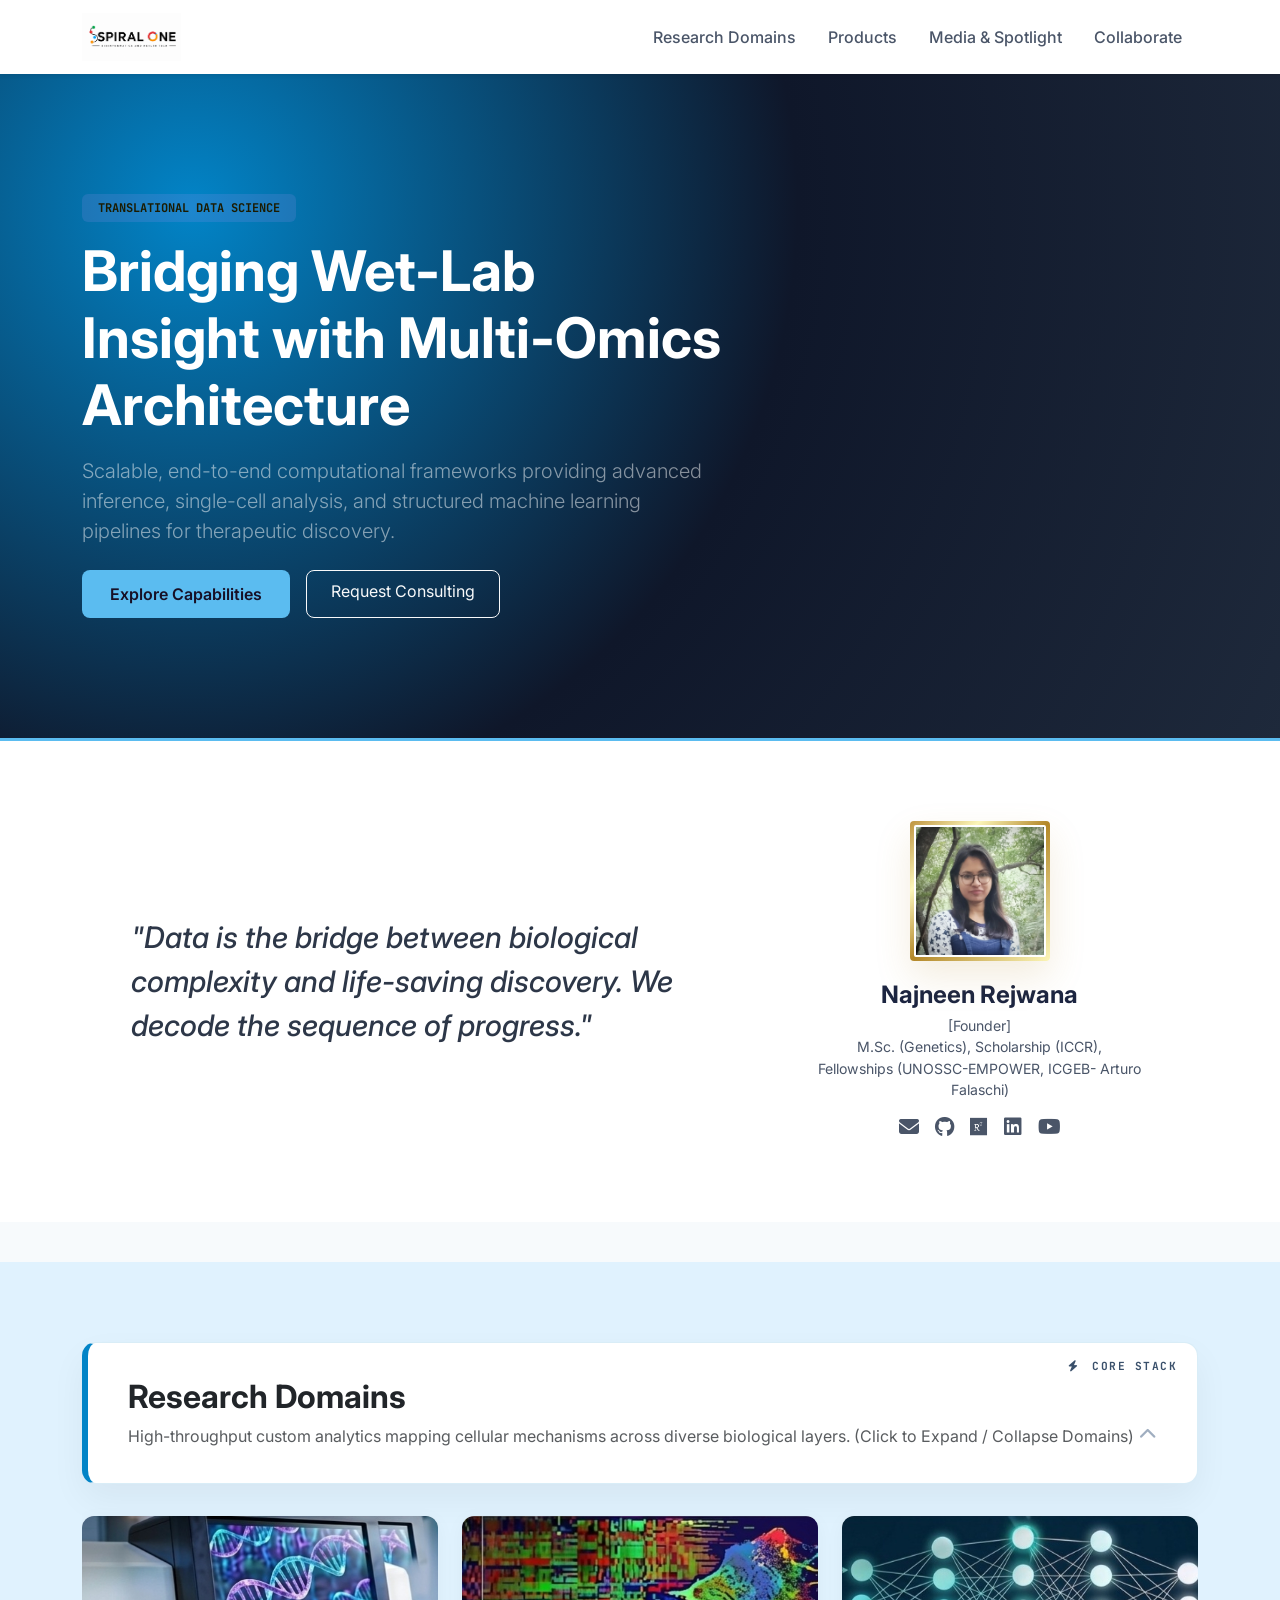
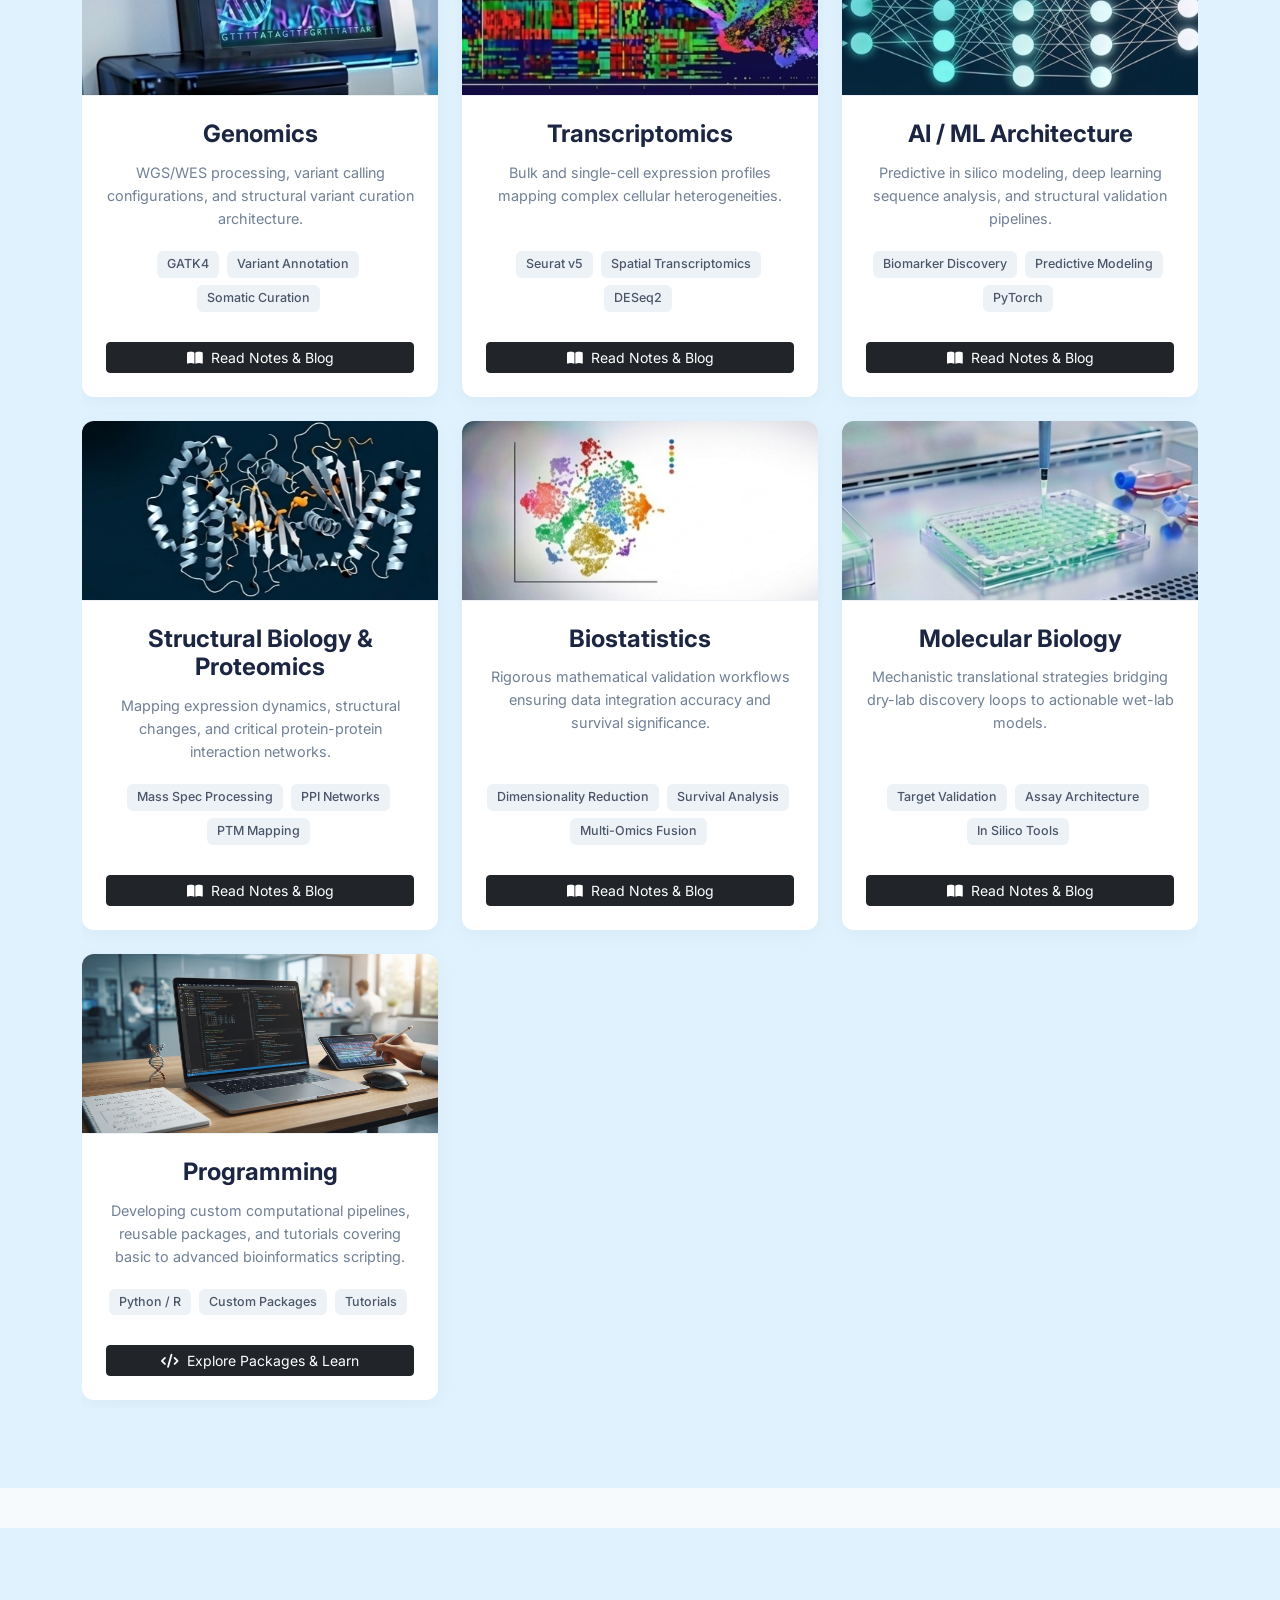
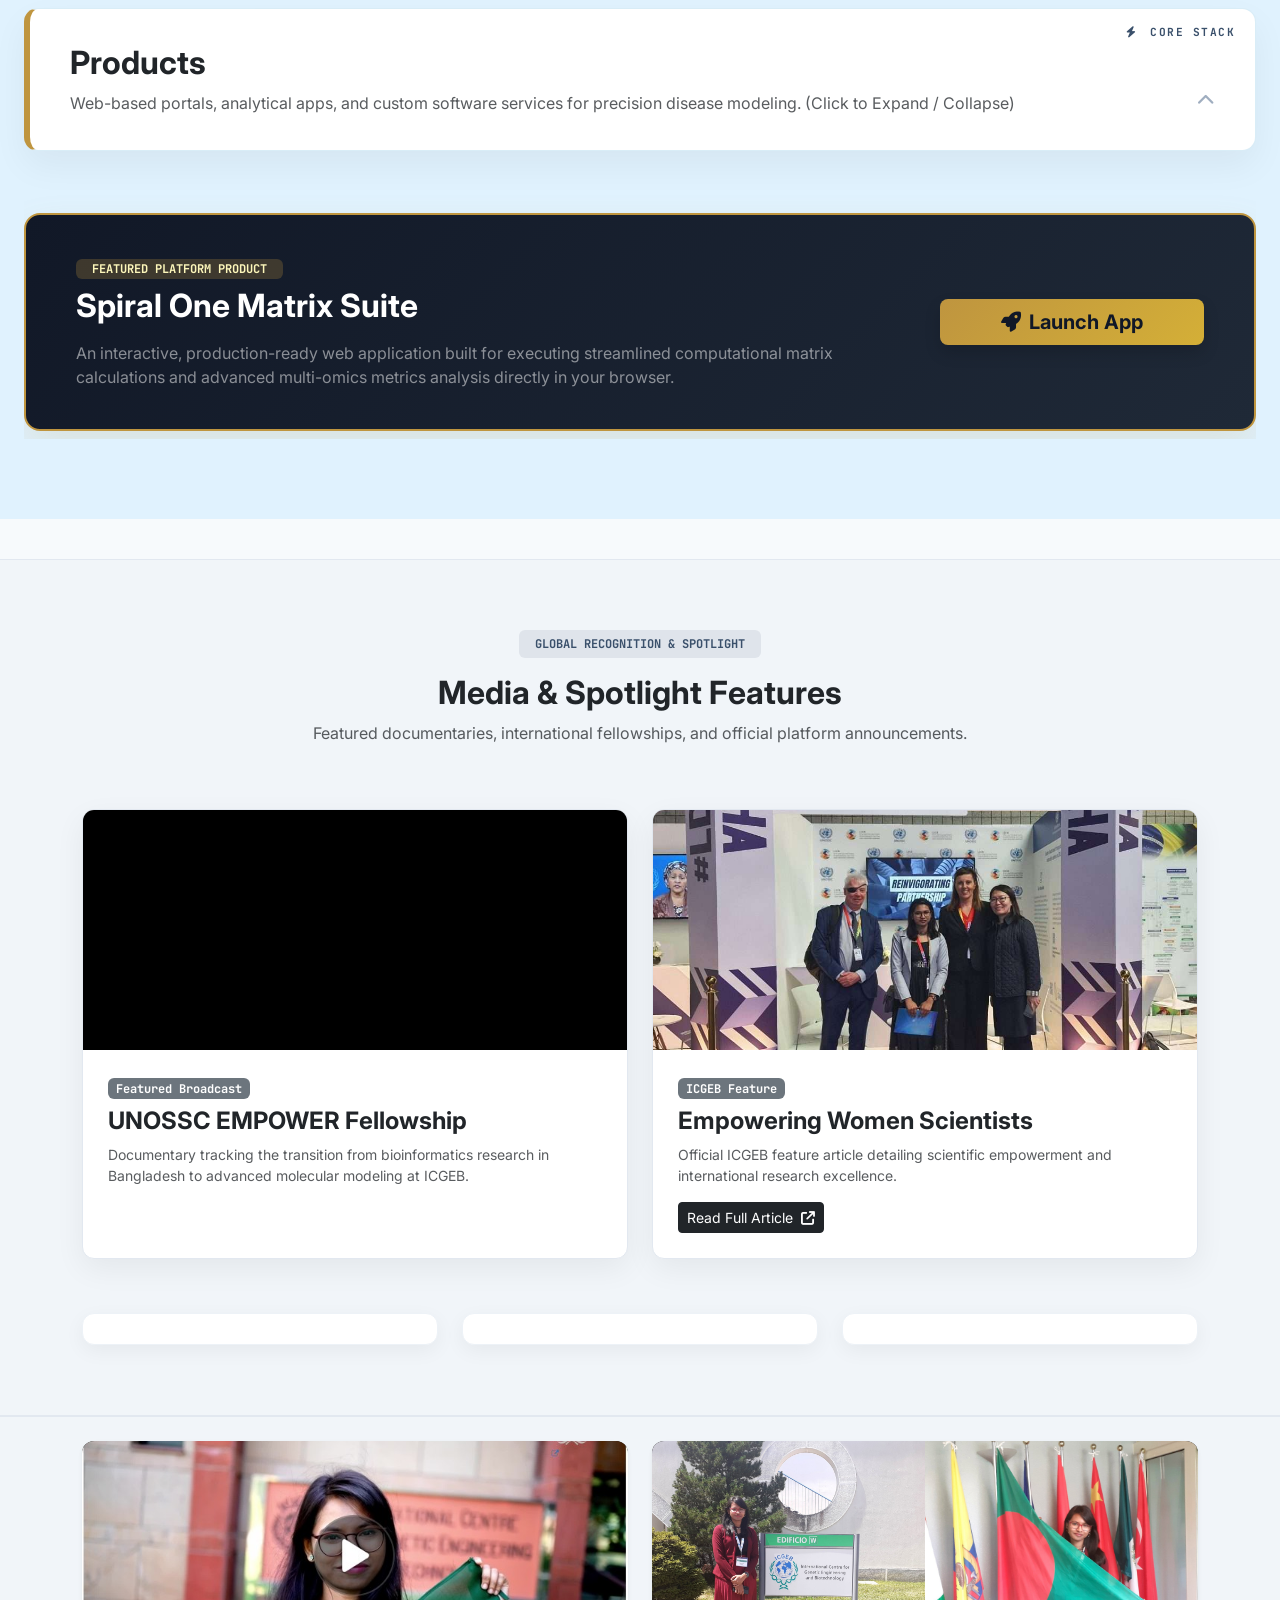
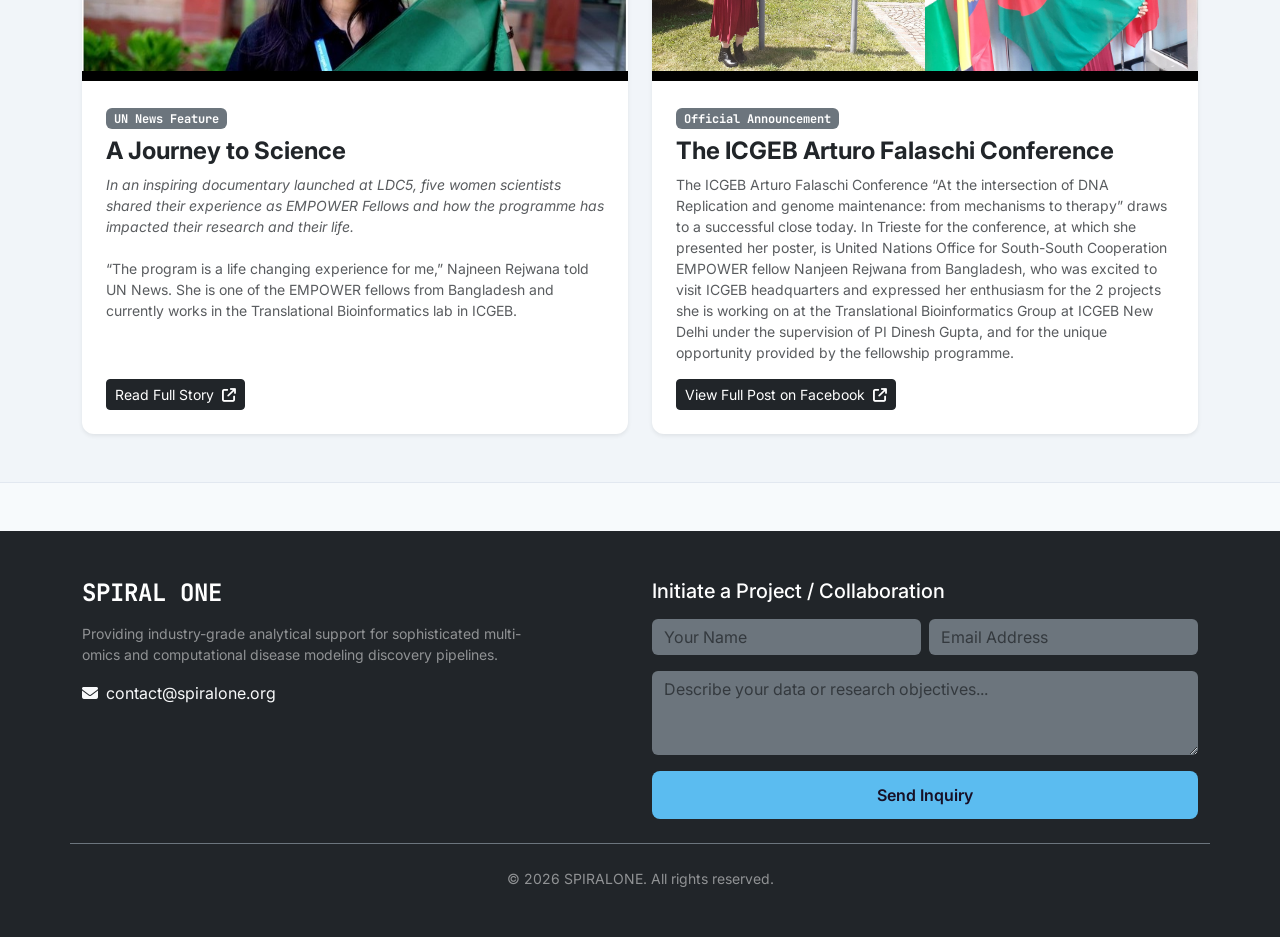
==== index.html @ 4fcc82b9 "Update footer with email link and icon change" ====
<!DOCTYPE html>
<html lang="en">
<head>
    <meta charset="UTF-8">
    <meta name="viewport" content="width=device-width, initial-scale=1.0">

    <meta name="description" content="Next-Generation Computational Biology & Multi-Omics workflows. End-to-end bioinformatics pipelines, single-cell analytics, and computational drug discovery.">
    <meta name="keywords" content="Bioinformatics, Multi-Omics, Single-cell Transcriptomics, Genomics, GATK4, Seurat, Predictive Modeling">
    
    <title>Spiral One | Next-Generation Computational Biology & Multi-Omics</title>
    
    <link rel="icon" type="image/png" href="images/spiral_logo_transparent.png">
    
    <link href="https://cdn.jsdelivr.net/npm/bootstrap@5.3.3/dist/css/bootstrap.min.css" rel="stylesheet">
    <link rel="stylesheet" href="https://cdnjs.cloudflare.com/ajax/libs/font-awesome/6.4.0/css/all.min.css">
    <link rel="preconnect" href="https://fonts.googleapis.com">
    <link rel="preconnect" href="https://fonts.gstatic.com" crossorigin>
    <link href="https://fonts.googleapis.com/css2?family=Inter:wght@300;400;500;600;700&family=JetBrains+Mono:wght@400;500&display=swap" rel="stylesheet">
    
    <style>
        body {
            font-family: 'Inter', sans-serif;
            color: #2d3748;
            background-color: #f7fafc;
            scroll-behavior: smooth;
        }
        .code-font {
            font-family: 'JetBrains Mono', monospace;
        }
        
        /* Premium Dark Lavender & Deep Indigo Hero Theme */
        .hero-section {
            background: radial-gradient(circle at 15% 20%, #0284c7 0%, #0f172a 50%, #1e293b 100%);
            color: white;
            padding: 120px 0;
            position: relative;
            overflow: hidden;
            border-bottom: 3px solid #5bbcf0;
        }
        .hero-section::before {
            content: '';
            position: absolute;
            top: 0;
            left: 0;
            right: 0;
            bottom: 0;
            background: radial-gradient(circle at85% 85%, rgba(56, 189, 248, 0.15) 0%, transparent 55%);
            pointer-events: none;
        }

        /* Quote & Profile Section Spacing */
        .quote-wrapper {
            padding: 80px 0;
            background-color: #ffffff;
        }
        .quote-text {
            font-size: 1.85rem;
            color: #2d3748;
            font-weight: 500;
            line-height: 1.5;
            font-style: italic;
        }
        /* Refined Profile Container */
        .profile-container {
            text-align: center;
        }
        /* High-End Metallic Golden Border Frame */
        .profile-img-square {
            position: relative;
            width: 140px;
            height: 140px;
            border-radius: 4px;
            padding: 4px;
            background: linear-gradient(135deg, #bf953f 0%, #fcf6ba 25%, #b38728 50%, #fbf5b7 100%);
            box-shadow: 0 16px 36px rgba(179, 135, 40, 0.15);
            margin: 0 auto 20px auto;
            transition: transform 0.3s ease;
        }
        .profile-img-square:hover {
            transform: scale(1.03);
        }
        .profile-img-square img {
            width: 100%;
            height: 100%;
            object-fit: cover;
            border-radius: 2px;
            border: 2px solid white;
        }
        .profile-name {
            font-weight: 700;
            color: #1c2541;
            margin-bottom: 6px;
        }
        .profile-credentials {
            font-size: 0.88rem;
            color: #4a5568;
            line-height: 1.5;
            max-width: 340px;
            margin: 0 auto 12px auto;
        }
        /* Professional Social Media Icon Bar */
        .founder-socials {
            display: flex;
            justify-content: center;
            gap: 16px;
            margin-top: 12px;
        }
        .founder-socials a {
            font-size: 1.25rem;
            color: #4a5568;
            transition: color 0.2s ease, transform 0.2s ease;
        }
        .founder-socials a:hover {
            color: #1c2541;
            transform: translateY(-2px);
        }
        .founder-socials a.gmail-icon:hover { color: #db4437; }
        .founder-socials a.github-icon:hover { color: #24292e; }
        .founder-socials a.researchgate-icon:hover { color: #00ccbb; }
        .founder-socials a.linkedin-icon:hover { color: #0077b5; }

        /* PRODUCT SPOTLIGHT BANNER STYLES */
        .product-spotlight-banner {
            background: linear-gradient(135deg, #1e1b32 0%, #2b2342 100%);
            border-radius: 16px;
            color: white;
            padding: 40px 50px;
            box-shadow: 0 15px 35px rgba(30, 27, 50, 0.15);
            margin-top: 30px;
            border: 1px solid rgba(183, 148, 244, 0.3);
        }

        /* MEDIA SECTION STYLES */
        .media-spotlight-section {
            background-color: #f1f5f9;
            padding: 70px 0;
            border-top: 1px solid #e2e8f0;
            border-bottom: 1px solid #e2e8f0;
        }
        .standard-media-card {
            background: #ffffff;
            border-radius: 12px;
            overflow: hidden;
            box-shadow: 0 10px 30px rgba(0,0,0,0.06);
            height: 100%;
            display: flex;
            flex-direction: column;
            border: 1px solid #e2e8f0;
            transition: transform 0.3s ease, box-shadow 0.3s ease;
        }
        .standard-media-card:hover {
            transform: translateY(-4px);
            box-shadow: 0 15px 35px rgba(0,0,0,0.09);
        }
        .card-media-header {
            position: relative;
            width: 100%;
            height: 240px;
            background: #000;
        }
        .card-media-header iframe,
        .card-media-header img {
            width: 100%;
            height: 100%;
            object-fit: cover;
            border: 0;
        }
        .card-media-body {
            padding: 25px;
            display: flex;
            flex-direction: column;
            justify-content: space-between;
            flex-grow: 1;
        }

        /* Fixed Twitter Row */
        .twitter-fixed-row {
            margin-top: 30px;
        }
        .twitter-card-wrapper {
            background: #ffffff;
            border-radius: 12px;
            box-shadow: 0 6px 20px rgba(0,0,0,0.05);
            padding: 15px;
            border: 1px solid #edf2f7;
            height: 100%;
            display: flex;
            justify-content: center;
            align-items: center;
        }
        .twitter-card-wrapper .twitter-tweet {
            margin: 0 !important; 
            width: 100% !important;
        }

        /* Full-Width Background Section for Research Domains spanning edge to edge */
        .domains-section-full {
            background-color:#e0f2fe; /* Rich soft blue tint that highlights the section from the rest of the page */
            width: 100vw;
            position: relative;
            left: 50%;
            right: 50%;
            margin-left: -50vw;
            margin-right: -50vw;
            padding: 80px 0;
            margin-top: 40px;
            margin-bottom: 40px;
        }

      /* Dropdown Trigger Header Style */
.capabilities-popup-bar {
    position: relative;
    background: #ffffff;
    border: 1px solid rgba(2, 132, 199, 0.15);
    border-left: 6px solid #0284c7; /* Vibrant Sky Blue accent matching hero */
    border-radius: 14px;
    padding: 35px 40px;
    box-shadow: 0 15px 35px rgba(0, 0, 0, 0.05);
    cursor: pointer;
    user-select: none;
        }
        .capabilities-popup-bar::after {
            content: '\f077'; 
            font-family: 'Font Awesome 6 Free';
            font-weight: 900;
            position: absolute;
            bottom: 35px;
            right: 40px;
            font-size: 1.1rem;
            color: #a0aec0;
            transition: transform 0.3s ease;
        }
        .capabilities-popup-bar.collapsed::after {
            transform: rotate(180deg);
        }
        .popup-indicator {
            position: absolute;
            top: 15px;
            right: 20px;
            font-size: 0.7rem;
            color: #3a506b;
            text-transform: uppercase;
            letter-spacing: 1.5px;
            font-weight: 700;
        }

        /* Smooth CSS Dropdown Panel Wrapper */
        .dropup-panel-wrapper {
            display: grid;
            grid-template-rows: 1fr;
            transition: grid-template-rows 0.35s cubic-bezier(0.16, 1, 0.3, 1), opacity 0.25s ease;
            opacity: 1;
        }
        .dropup-panel-wrapper.collapsed-panel {
            grid-template-rows: 0fr;
            opacity: 0;
            pointer-events: none;
        }
        .dropup-inner-content {
            overflow: hidden;
        }

        /* Visual Layout Matching Cards */
        .card-custom {
            border: none;
            border-radius: 12px;
            background: #ffffff;
            transition: all 0.3s cubic-bezier(0.16, 1, 0.3, 1);
            box-shadow: 0 4px 20px rgba(0, 0, 0, 0.04);
            height: 100%;
            overflow: hidden;
            display: flex;
            flex-direction: column;
        }
        .card-custom:hover {
            transform: translateY(-6px);
            box-shadow: 0 12px 30px rgba(0, 0, 0, 0.08);
        }
        .card-banner-img {
            width: 100%;
            height: 180px;
            object-fit: cover;
            border-bottom: 1px solid #edf2f7;
        }
        .card-body-content {
            padding: 24px;
            text-align: center;
            display: flex;
            flex-direction: column;
            flex-grow: 1;
        }
        .card-title-custom {
            font-weight: 700;
            color: #1c2541;
            margin-bottom: 12px;
        }
        .card-text-custom {
            font-size: 0.9rem;
            color: #718096;
            line-height: 1.6;
            margin-bottom: 20px;
        }
        .badge-container-custom {
            margin-top: auto;
            margin-bottom: 16px;
        }
        .badge-tech {
            background-color: #edf2f7;
            color: #4a5568;
            font-size: 0.78rem;
            font-weight: 500;
            padding: 4px 10px;
            border-radius: 6px;
            margin-right: 4px;
            margin-bottom: 6px;
            display: inline-block;
        }
        .btn-premium {
            background-color: #5bbcf0;
            color: #171026;
            font-weight: 600;
            border: none;
            padding: 12px 28px;
            border-radius: 8px;
            transition: background 0.2s;
        }
        .btn-premium:hover {
            background-color: #9f7aea;
            color: white;
        }
        .nav-link {
            font-weight: 500;
            color: #4a5568 !important;
        }
        .nav-link:hover {
            color: #1c2541 !important;
        }
    </style>



<!-- Google tag (gtag.js) -->
    <script async src="https://www.googletagmanager.com/gtag/js?id=G-MBGD7F06EC"></script>
    <script>
      window.dataLayer = window.dataLayer || [];
      function gtag(){dataLayer.push(arguments);}
      gtag('js', new Date());

      gtag('config', 'G-MBGD7F06EC');
    </script>
</head>




    
    
</head>
<body>

    <nav class="navbar navbar-expand-lg navbar-light bg-white sticky-top shadow-sm">
        <div class="container">
            <a class="navbar-brand fw-bold text-dark code-font" href="#">
                <img src="images/spiral_logo.png" style="height:48px;" class="me-2" alt="Spiral One Logo">
            </a>
            <button class="navbar-toggler" type="button" data-bs-toggle="collapse" data-bs-target="#navbarNav" aria-controls="navbarNav" aria-expanded="false" aria-label="Toggle navigation">
                <span class="navbar-toggler-icon"></span>
            </button>
            <div class="collapse navbar-collapse" id="navbarNav">
                <ul class="navbar-nav ms-auto align-items-center">
                    <li class="nav-item"><a class="nav-link px-3" href="#domains">Research Domains</a></li>
                    <li class="nav-item"><a class="nav-link px-3" href="#product">Products</a></li>
                    <li class="nav-item"><a class="nav-link px-3" href="#media">Media & Spotlight</a></li>
                    <li class="nav-item"><a class="nav-link px-3" href="#contact">Collaborate</a></li>
                </ul>
            </div>
        </div>
    </nav>

    <header class="hero-section d-flex align-items-center">
        <div class="container text-center text-lg-start">
            <div class="row align-items-center">
                <div class="col-lg-7">
                    <span class="badge text-uppercase tracking-wider px-3 py-2 mb-3 code-font" style="background: rgba(183, 148, 244, 0.15); color: #1c1b01;">Translational Data Science</span>
                    <h1 class="display-4 fw-bold mb-3 text-white">Bridging Wet-Lab Insight with Multi-Omics Architecture</h1>
                    <p class="lead text-white-50 mb-4">Scalable, end-to-end computational frameworks providing advanced inference, single-cell analysis, and structured machine learning pipelines for therapeutic discovery.</p>
                    <div class="d-flex flex-column flex-sm-row justify-content-center justify-content-lg-start gap-3">
                        <a href="#domains" class="btn btn-premium">Explore Capabilities</a>
                        <a href="#contact" class="btn btn-outline-light px-4 py-2" style="border-radius: 8px;">Request Consulting</a>
                    </div>
                </div>
            </div>
        </div>
    </header>

    <section class="quote-wrapper">
        <div class="container">
            <div class="row justify-content-center align-items-center g-5">
                <div class="col-lg-7 text-center text-lg-start">
                    <blockquote class="quote-text mb-0">
                        "Data is the bridge between biological complexity and life-saving discovery. We decode the sequence of progress."
                    </blockquote>
                </div>
                
                <div class="col-md-6 col-lg-4">
                    <div class="profile-container">
                        <div class="profile-img-square">
                            <img src="images/najneen.jpeg" alt="Najneen Rejwana">
                        </div>
                        <h4 class="profile-name">Najneen Rejwana</h4>
                        <div class="profile-credentials">
                            [Founder] <br> M.Sc. (Genetics), Scholarship (ICCR),<br>
                            Fellowships (UNOSSC-EMPOWER, ICGEB- Arturo Falaschi)
                        </div>
                        
                        <div class="founder-socials">
                            <a href="mailto:najneenrejwana13@gmail.com" class="gmail-icon" title="Email"><i class="fa-solid fa-envelope"></i></a>
                            <a href="https://github.com/najneen01" target="_blank" class="github-icon" title="GitHub"><i class="fa-brands fa-github"></i></a>
                            <a href="https://www.researchgate.net/profile/Najneen-Rejwana" target="_blank" class="researchgate-icon" title="ResearchGate"><i class="fa-brands fa-researchgate"></i></a>
                            <a href="https://linkedin.com/in/najneen-rejwana" target="_blank" class="linkedin-icon" title="LinkedIn"><i class="fa-brands fa-linkedin"></i></a>
                            <a href="https://www.youtube.com/@najneenrejwana9450" target="_blank" class="linkedin-icon" title="YouTube"><i class="fa-brands fa-youtube"></i></a>
                        </div>
                    </div>
                </div>
            </div>
        </div>
    </section>

    <div class="domains-section-full" id="domains">
        <div class="container">
            
            <div class="container mb-4 px-0">
                <div class="capabilities-popup-bar" onclick="toggleDropUpPanel()">
                    <div class="popup-indicator code-font"><i class="fa-solid fa-bolt me-1"></i> Core Stack</div>
                    <h2 class="fw-bold text-dark mb-2">Research Domains</h2>
                    <p class="text-muted mb-0">High-throughput custom analytics mapping cellular mechanisms across diverse biological layers. (Click to Expand / Collapse Domains)</p>
                </div>
            </div>

            <div id="dropupPanel" class="dropup-panel-wrapper">
                <div class="dropup-inner-content">
                    <div class="row g-4 pt-2 pb-2">
                        
                        <div class="col-md-6 col-lg-4">
                            <div class="card card-custom">
                                <img src="images/genomics.jpeg" class="card-banner-img" alt="Genomics Research Domain">
                                <div class="card-body-content">
                                    <h4 class="card-title-custom">Genomics</h4>
                                    <p class="card-text-custom">WGS/WES processing, variant calling configurations, and structural variant curation architecture.</p>
                                    <div class="badge-container-custom">
                                        <span class="badge-tech">GATK4</span>
                                        <span class="badge-tech">Variant Annotation</span>
                                        <span class="badge-tech">Somatic Curation</span>
                                    </div>
                                    <div class="d-grid gap-2 w-100 mt-2">
                                        <a href="notes/genomics-notes.html" class="btn btn-sm btn-dark">
                                            <i class="fa-solid fa-book-open me-2"></i>Read Notes & Blog
                                        </a>
                                    </div>
                                </div>
                            </div>
                        </div>

                        <div class="col-md-6 col-lg-4">
                            <div class="card card-custom">
                                <img src="images/transcriptom.jpeg" class="card-banner-img" alt="Transcriptomics Research Domain">
                                <div class="card-body-content">
                                    <h4 class="card-title-custom">Transcriptomics</h4>
                                    <p class="card-text-custom">Bulk and single-cell expression profiles mapping complex cellular heterogeneities.</p>
                                    <div class="badge-container-custom">
                                        <span class="badge-tech">Seurat v5</span>
                                        <span class="badge-tech">Spatial Transcriptomics</span>
                                        <span class="badge-tech">DESeq2</span>
                                    </div>
                                    <div class="d-grid gap-2 w-100 mt-2">
                                        <a href="notes/transcriptom-notes.html" class="btn btn-sm btn-dark">
                                            <i class="fa-solid fa-book-open me-2"></i>Read Notes & Blog
                                        </a>
                                    </div>
                                </div>
                            </div>
                        </div>

                        <div class="col-md-6 col-lg-4">
                            <div class="card card-custom">
                                <img src="images/ML.jpeg" class="card-banner-img" alt="ML/AI Pipeline Architectures">
                                <div class="card-body-content">
                                    <h4 class="card-title-custom">AI / ML Architecture</h4>
                                    <p class="card-text-custom">Predictive in silico modeling, deep learning sequence analysis, and structural validation pipelines.</p>
                                    <div class="badge-container-custom">
                                        <span class="badge-tech">Biomarker Discovery</span>
                                        <span class="badge-tech">Predictive Modeling</span>
                                        <span class="badge-tech">PyTorch</span>
                                    </div>
                                    <div class="d-grid gap-2 w-100 mt-2">
                                        <a href="notes/AI-notes.html" class="btn btn-sm btn-dark">
                                            <i class="fa-solid fa-book-open me-2"></i>Read Notes & Blog
                                        </a>
                                    </div>
                                </div>
                            </div>
                        </div>

                        <div class="col-md-6 col-lg-4">
                            <div class="card card-custom">
                                <img src="images/proteomics.jpeg" class="card-banner-img" alt="Proteomics Structural Data Mapping">
                                <div class="card-body-content">
                                    <h4 class="card-title-custom">Structural Biology & Proteomics</h4>
                                    <p class="card-text-custom">Mapping expression dynamics, structural changes, and critical protein-protein interaction networks.</p>
                                    <div class="badge-container-custom">
                                        <span class="badge-tech">Mass Spec Processing</span>
                                        <span class="badge-tech">PPI Networks</span>
                                        <span class="badge-tech">PTM Mapping</span>
                                    </div>
                                    <div class="d-grid gap-2 w-100 mt-2">
                                        <a href="notes/proteomics-notes.html" class="btn btn-sm btn-dark">
                                            <i class="fa-solid fa-book-open me-2"></i>Read Notes & Blog
                                        </a>
                                    </div>
                                </div>
                            </div>
                        </div>

                        <div class="col-md-6 col-lg-4">
                            <div class="card card-custom">
                                <img src="images/biostat.jpeg" class="card-banner-img" alt="Biostatistical Pipelines and Survival Models">
                                <div class="card-body-content">
                                    <h4 class="card-title-custom">Biostatistics</h4>
                                    <p class="card-text-custom">Rigorous mathematical validation workflows ensuring data integration accuracy and survival significance.</p>
                                    <div class="badge-container-custom">
                                        <span class="badge-tech">Dimensionality Reduction</span>
                                        <span class="badge-tech">Survival Analysis</span>
                                        <span class="badge-tech">Multi-Omics Fusion</span>
                                    </div>
                                    <div class="d-grid gap-2 w-100 mt-2">
                                        <a href="notes/biostat-notes.html" class="btn btn-sm btn-dark">
                                            <i class="fa-solid fa-book-open me-2"></i>Read Notes & Blog
                                        </a>
                                    </div>
                                </div>
                            </div>
                        </div>

                        <div class="col-md-6 col-lg-4">
                            <div class="card card-custom">
                                <img src="images/molecular.jpeg" class="card-banner-img" alt="Translational Molecular Assays">
                                <div class="card-body-content">
                                    <h4 class="card-title-custom">Molecular Biology</h4>
                                    <p class="card-text-custom">Mechanistic translational strategies bridging dry-lab discovery loops to actionable wet-lab models.</p>
                                    <div class="badge-container-custom">
                                        <span class="badge-tech">Target Validation</span>
                                        <span class="badge-tech">Assay Architecture</span>
                                        <span class="badge-tech">In Silico Tools</span>
                                    </div>
                                    <div class="d-grid gap-2 w-100 mt-2">
                                        <a href="notes/molecular-notes.html" class="btn btn-sm btn-dark">
                                            <i class="fa-solid fa-book-open me-2"></i>Read Notes & Blog
                                        </a>
                                    </div>
                                </div>
                            </div>
                        </div>





<div class="col-md-6 col-lg-4">
    <div class="card card-custom">
        <img src="images/programming.png" class="card-banner-img" alt="Programming and Packages">
        <div class="card-body-content">
            <h4 class="card-title-custom">Programming</h4>
            <p class="card-text-custom">Developing custom computational pipelines, reusable packages, and tutorials covering basic to advanced bioinformatics scripting.</p>
            <div class="badge-container-custom">
                <span class="badge-tech">Python / R</span>
                <span class="badge-tech">Custom Packages</span>
                <span class="badge-tech">Tutorials</span>
            </div>
            <div class="d-grid gap-2 w-100 mt-2">
                <a href="notes/programming-notes.html" class="btn btn-sm btn-dark">
                    <i class="fa-solid fa-code me-2"></i>Explore Packages & Learn
                </a>
            </div>
        </div>
    </div>
</div>


                        


                        
                    </div>
                </div>
            </div>

        </div>
    </div>




</div>

        </div>
    </div>






    <div class="domains-section-full" id="product">
        <div class="container-fluid px-4">
            
            <div class="mb-4 px-0">
                <div class="capabilities-popup-bar" id="productsPopupBar" onclick="toggleProductsPanel()" style="border-left: 6px solid #bf953f; background: #ffffff; cursor: pointer;">
                    <div class="popup-indicator code-font"><i class="fa-solid fa-bolt me-1"></i> Core Stack</div>
                    <h2 class="fw-bold text-dark mb-2">Products</h2>
                    <p class="text-muted mb-0">Web-based portals, analytical apps, and custom software services for precision disease modeling. (Click to Expand / Collapse)</p>
                </div>
            </div>

            <div id="productsPanel" class="dropup-panel-wrapper">
                <div class="dropup-inner-content">
                    <main class="container-fluid py-2 px-0">
                        <div class="product-spotlight-banner mb-0" style="background: linear-gradient(135deg, #111827 0%, #1f2937 100%); border: 2px solid #bf953f; box-shadow: 0 20px 40px rgba(191, 149, 63, 0.15);">
                            <div class="row align-items-center">
                                <div class="col-lg-9">
                                    <span class="badge text-uppercase tracking-wider px-3 py-1 mb-2 code-font" style="background: rgba(191, 149, 63, 0.25); color: #fcf6ba;">Featured Platform Product</span>
                                    <h2 class="fw-bold mb-3 text-white">Spiral One Matrix Suite</h2>
                                    <p class="text-white-50 mb-0">An interactive, production-ready web application built for executing streamlined computational matrix calculations and advanced multi-omics metrics analysis directly in your browser.</p>
                                </div>
                                <div class="col-lg-3 text-lg-end mt-4 mt-lg-0">
                                    <a href="https://spiralone-matrix-suite.streamlit.app/" target="_blank" class="btn btn-lg shadow w-100" style="background: linear-gradient(135deg, #bf953f 0%, #d4af37 100%); color: #111827; font-weight: 700; border: none;">
                                        <i class="fa-solid fa-rocket me-2"></i>Launch App
                                    </a>
                                </div>
                            </div>
                        </div>
                    </main>
                </div>
            </div>

        </div>
    </div>



    



    
  
    

    </div>
</div>
    </main>





    

    <section class="media-spotlight-section" id="media">
        <div class="container">
            <div class="row justify-content-center text-center mb-5">
                <div class="col-lg-8">
                    <span class="badge text-uppercase tracking-wider px-3 py-2 mb-3 code-font" style="background: rgba(58, 80, 107, 0.1); color: #3a506b;">Global Recognition & Spotlight</span>
                    <h2 class="fw-bold text-dark mb-2">Media & Spotlight Features</h2>
                    <p class="text-muted">Featured documentaries, international fellowships, and official platform announcements.</p>
                </div>
            </div>

            <div class="row g-4 justify-content-center mb-4">
                <div class="col-lg-6">
                    <div class="standard-media-card">
                        <div class="card-media-header">
                            <iframe src="https://www.youtube-nocookie.com/embed/Qgyj5Th4sMo" title="UNOSSC EMPOWER Fellowship" allow="accelerometer; autoplay; clipboard-write; encrypted-media; gyroscope; picture-in-picture; web-share" allowfullscreen></iframe>
                        </div>
                        <div class="card-media-body">
                            <div>
                                <span class="badge bg-secondary text-white mb-2 code-font">Featured Broadcast</span>
                                <h4 class="fw-bold text-dark mb-2">UNOSSC EMPOWER Fellowship</h4>
                                <p class="text-muted small mb-0">Documentary tracking the transition from bioinformatics research in Bangladesh to advanced molecular modeling at ICGEB.</p>
                            </div>
                        </div>
                    </div>
                </div>

                <div class="col-lg-6">
                    <div class="standard-media-card">
                        <div class="card-media-header">
                            <img src="images/icgeb.jpeg" alt="ICGEB Women Scientists Feature">
                        </div>
                        <div class="card-media-body">
                            <div>
                                <span class="badge bg-secondary text-white mb-2 code-font">ICGEB Feature</span>
                                <h4 class="fw-bold text-dark mb-2">Empowering Women Scientists</h4>
                                <p class="text-muted small mb-3">Official ICGEB feature article detailing scientific empowerment and international research excellence.</p>
                            </div>
                            <div>
                                <a href="https://www.icgeb.org/empowering-women-scientists-from-the-global-south/" target="_blank" class="btn btn-sm btn-dark">Read Full Article <i class="fa-solid fa-arrow-up-right-from-square ms-1"></i></a>
                            </div>
                        </div>
                    </div>
                </div>
            </div>

            <div class="row g-4 twitter-fixed-row justify-content-center">
                <div class="col-md-6 col-lg-4">
                    <div class="twitter-card-wrapper">
                        <blockquote class="twitter-tweet">
                            <a href="https://x.com/UNOSSC/status/1636094104630075394"></a>
                        </blockquote>
                    </div>
                </div>
                <div class="col-md-6 col-lg-4">
                    <div class="twitter-card-wrapper">
                        <blockquote class="twitter-tweet">
                            <a href="https://x.com/UNOSSC/status/1633458803134930944"></a>
                        </blockquote>
                    </div>
                </div>
                <div class="col-md-6 col-lg-4">
                    <div class="twitter-card-wrapper">
                        <blockquote class="twitter-tweet">
                            <a href="https://x.com/UNOSSC/status/1628773950661332993"></a>
                        </blockquote>
                    </div>
                </div>

                
            </div>

        </div>
    </section>












<section class="media-spotlight-section py-4">
    <div class="container">
        <div class="row g-4 justify-content-center mb-4">
            
            <div class="col-lg-6">
                <div class="standard-media-card card shadow-sm border-0 h-100" style="background: #fff; border-radius: 12px; overflow: hidden; display: flex; flex-direction: column;">
                    <div class="card-media-header">
                        <img src="images/UN.jpg" alt="UN News EMPOWER Feature" style="width: 100%; height: 230px; object-fit: cover;">
                    </div>
                    <div class="card-media-body p-4 d-flex flex-column justify-content-between" style="flex-grow: 1;">
                        <div>
                            <span class="badge bg-secondary text-white mb-2 code-font">UN News Feature</span>
                            <h4 class="fw-bold text-dark mb-2">A Journey to Science</h4>
                            <p class="text-muted small mb-3">
                                <em>In an inspiring documentary launched at LDC5, five women scientists shared their experience as EMPOWER Fellows and how the programme has impacted their research and their life.</em><br><br>
                                “The program is a life changing experience for me,” Najneen Rejwana told UN News. She is one of the EMPOWER fellows from Bangladesh and currently works in the Translational Bioinformatics lab in ICGEB.
                            </p>
                        </div>
                        <div>
                            <a href="https://news.un.org/en/story/2023/03/1134337" target="_blank" class="btn btn-sm btn-dark">
                                Read Full Story <i class="fa-solid fa-arrow-up-right-from-square ms-1"></i>
                            </a>
                        </div>
                    </div>
                </div>
            </div>

            <div class="col-lg-6">
                <div class="standard-media-card card shadow-sm border-0 h-100" style="background: #fff; border-radius: 12px; overflow: hidden; display: flex; flex-direction: column;">
                    <div class="card-media-header row g-0">
                        <div class="col-6">
                            <img src="images/icgeb1.jpg" alt="Facebook Post Photo 1" style="width: 100%; height: 230px; object-fit: cover;">
                        </div>
                        <div class="col-6">
                            <img src="images/icgeb2.jpg" alt="Facebook Post Photo 2" style="width: 100%; height: 230px; object-fit: cover;">
                        </div>
                    </div>
                    <div class="card-media-body p-4 d-flex flex-column justify-content-between" style="flex-grow: 1;">
                        <div>
                            <span class="badge bg-secondary text-white mb-2 code-font">Official Announcement</span>
                            <h4 class="fw-bold text-dark mb-2">The ICGEB Arturo Falaschi Conference </h4>
                            <p class="text-muted small mb-3">
                                The ICGEB Arturo Falaschi Conference “At the intersection of DNA Replication and genome maintenance: from mechanisms to therapy” draws to a successful close today. 
                                In Trieste for the conference, at which she presented her poster, is United Nations Office for South-South Cooperation EMPOWER fellow Nanjeen Rejwana from Bangladesh, who was excited to visit ICGEB headquarters and expressed her enthusiasm for the 2 projects she is working on at the Translational Bioinformatics Group at ICGEB New Delhi under the supervision of PI Dinesh Gupta, and for the unique opportunity provided by the fellowship programme.
                            </p>
                        </div>
                        <div>
                            <a href="https://www.facebook.com/ICGEBOfficial/posts/pfbid0DW6CQxx6WKM8GcyuYwzQr17utp9uwTYZVaP3Me1iXVQBemjQUPWkAvJhqddPaiSKl" target="_blank" class="btn btn-sm btn-dark">
                                View Full Post on Facebook <i class="fa-solid fa-arrow-up-right-from-square ms-1"></i>
                            </a>
                        </div>
                    </div>
                </div>
            </div>

        </div>
    </div>
</section>







<footer class="bg-dark text-light py-5 mt-5" id="contact">
        <div class="container">
            <div class="row g-4 justify-content-between pb-4 border-bottom border-secondary">
                <div class="col-md-5">
                    <h4 class="fw-bold text-white code-font">SPIRAL ONE</h4>
                    <p class="text-white-50 small mt-3">Providing industry-grade analytical support for sophisticated multi-omics and computational disease modeling discovery pipelines.</p>
                    
                    <!-- Added Email Address with Font Awesome Icon -->
                    <p class="mt-3 mb-0">
                        <a href="mailto:contact@spiralone.org" class="text-decoration-none text-light d-inline-flex align-items-center">
                            <i class="fas fa-envelope text-accent me-2"></i> contact@spiralone.org
                        </a>
                    </p>
                </div>

                <div class="col-md-6">
                    <h5 class="text-white mb-3">Initiate a Project / Collaboration</h5>
                    <form action="https://formspree.io/f/meewdzka" method="POST">
                        <div class="row g-2 mb-3">
                            <div class="col"><input type="text" name="name" class="form-control bg-secondary text-white border-0" placeholder="Your Name" required></div>
                            <div class="col"><input type="email" name="email" class="form-control bg-secondary text-white border-0" placeholder="Email Address" required></div>
                        </div>
                        <div class="mb-3">
                            <textarea name="message" class="form-control bg-secondary text-white border-0" rows="3" placeholder="Describe your data or research objectives..." required></textarea>
                        </div>
                        <button type="submit" class="btn btn-premium w-100">Send Inquiry</button>
                    </form>
                </div>
            </div>
            
            <div class="row pt-4">
                <div class="col text-center text-white-50 small">
                    <p class="mb-0">&copy; 2026 SPIRALONE. All rights reserved.</p>
                </div>
            </div>
        </div>
    </footer>

    








    




    <script src="https://cdn.jsdelivr.net/npm/bootstrap@5.3.3/dist/js/bootstrap.bundle.min.js"></script>
    <script async src="https://platform.twitter.com/widgets.js" charset="utf-8"></script>
    
    <script>
        // Controls the Research Domains panel
        function toggleDropUpPanel() {
            const panel = document.getElementById('dropupPanel');
            const headerBar = document.querySelector('#domains .capabilities-popup-bar');
            
            panel.classList.toggle('collapsed-panel');
            headerBar.classList.toggle('collapsed');
        }

        // Controls the Products panel
        function toggleProductsPanel() {
            const panel = document.getElementById('productsPanel');
            const headerBar = document.getElementById('productsPopupBar');
            
            panel.classList.toggle('collapsed-panel');
            headerBar.classList.toggle('collapsed');
        }
    </script>


    
</body>
</html>
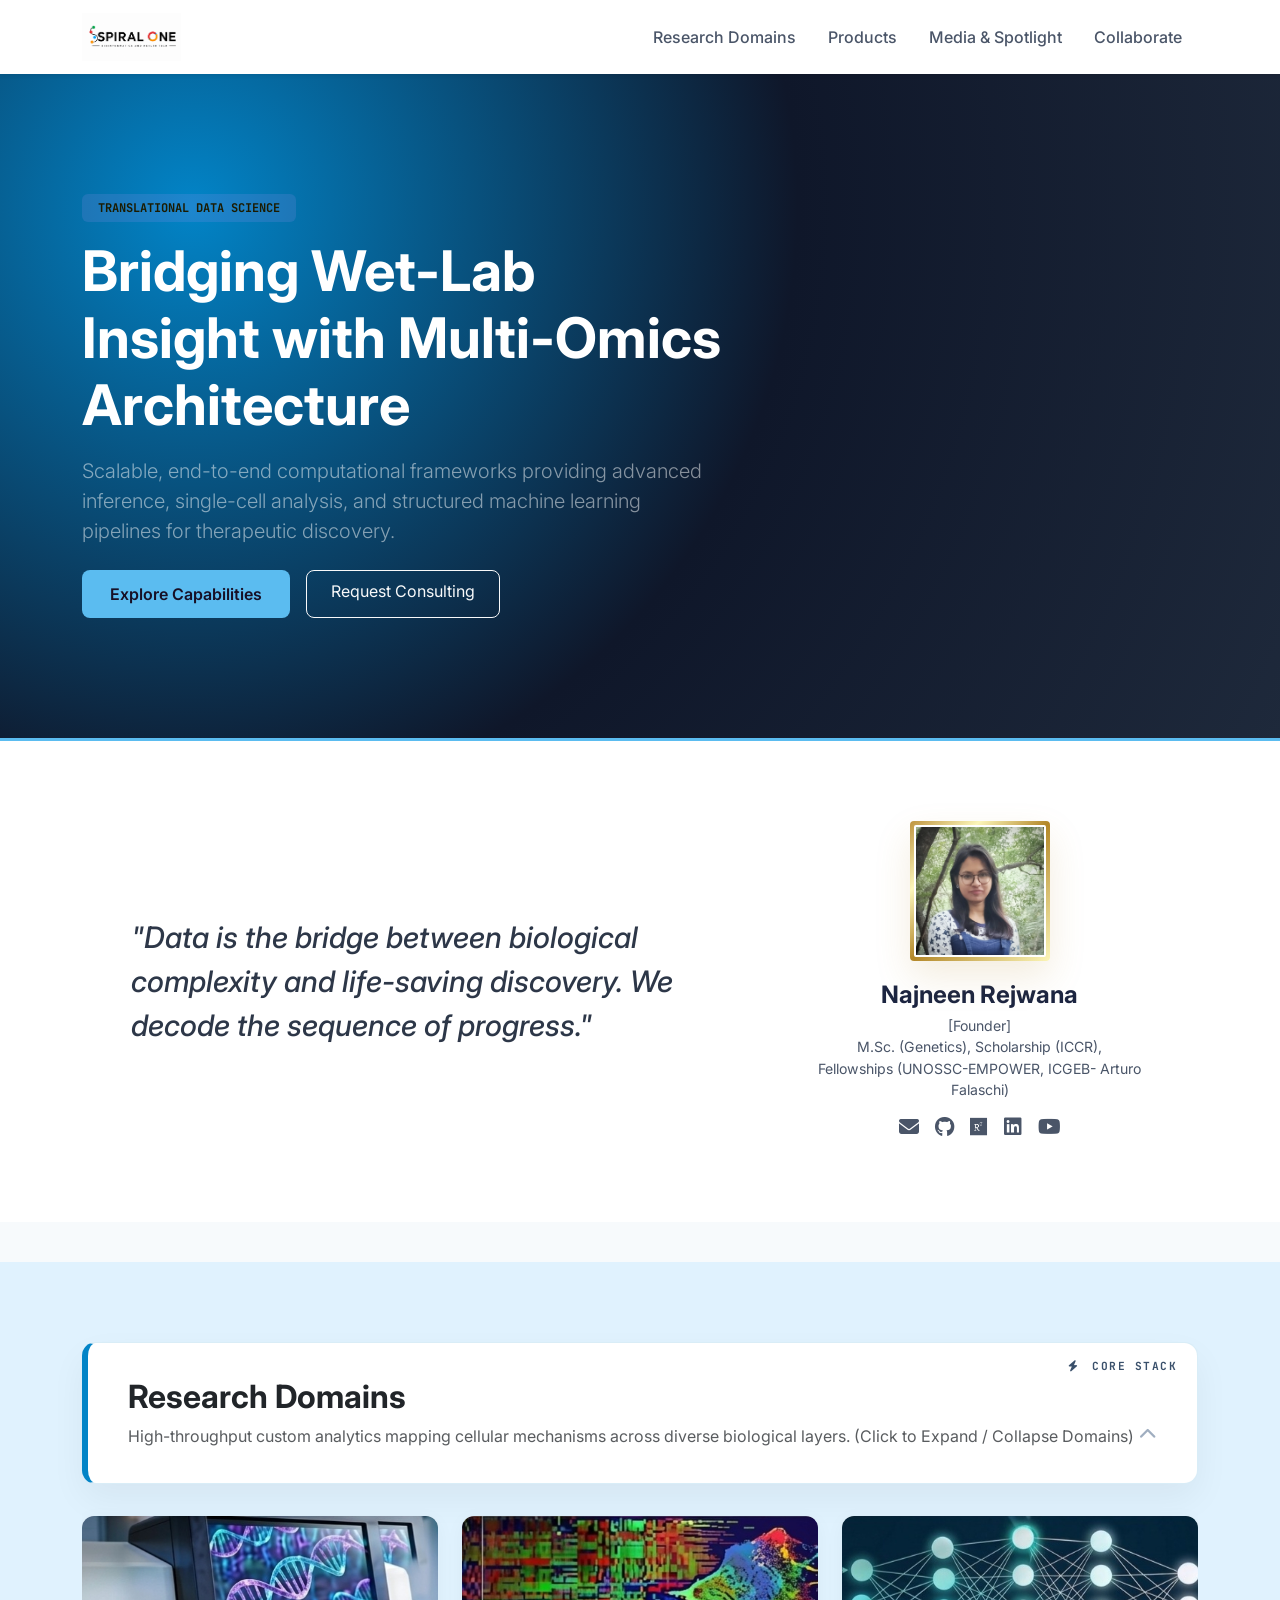
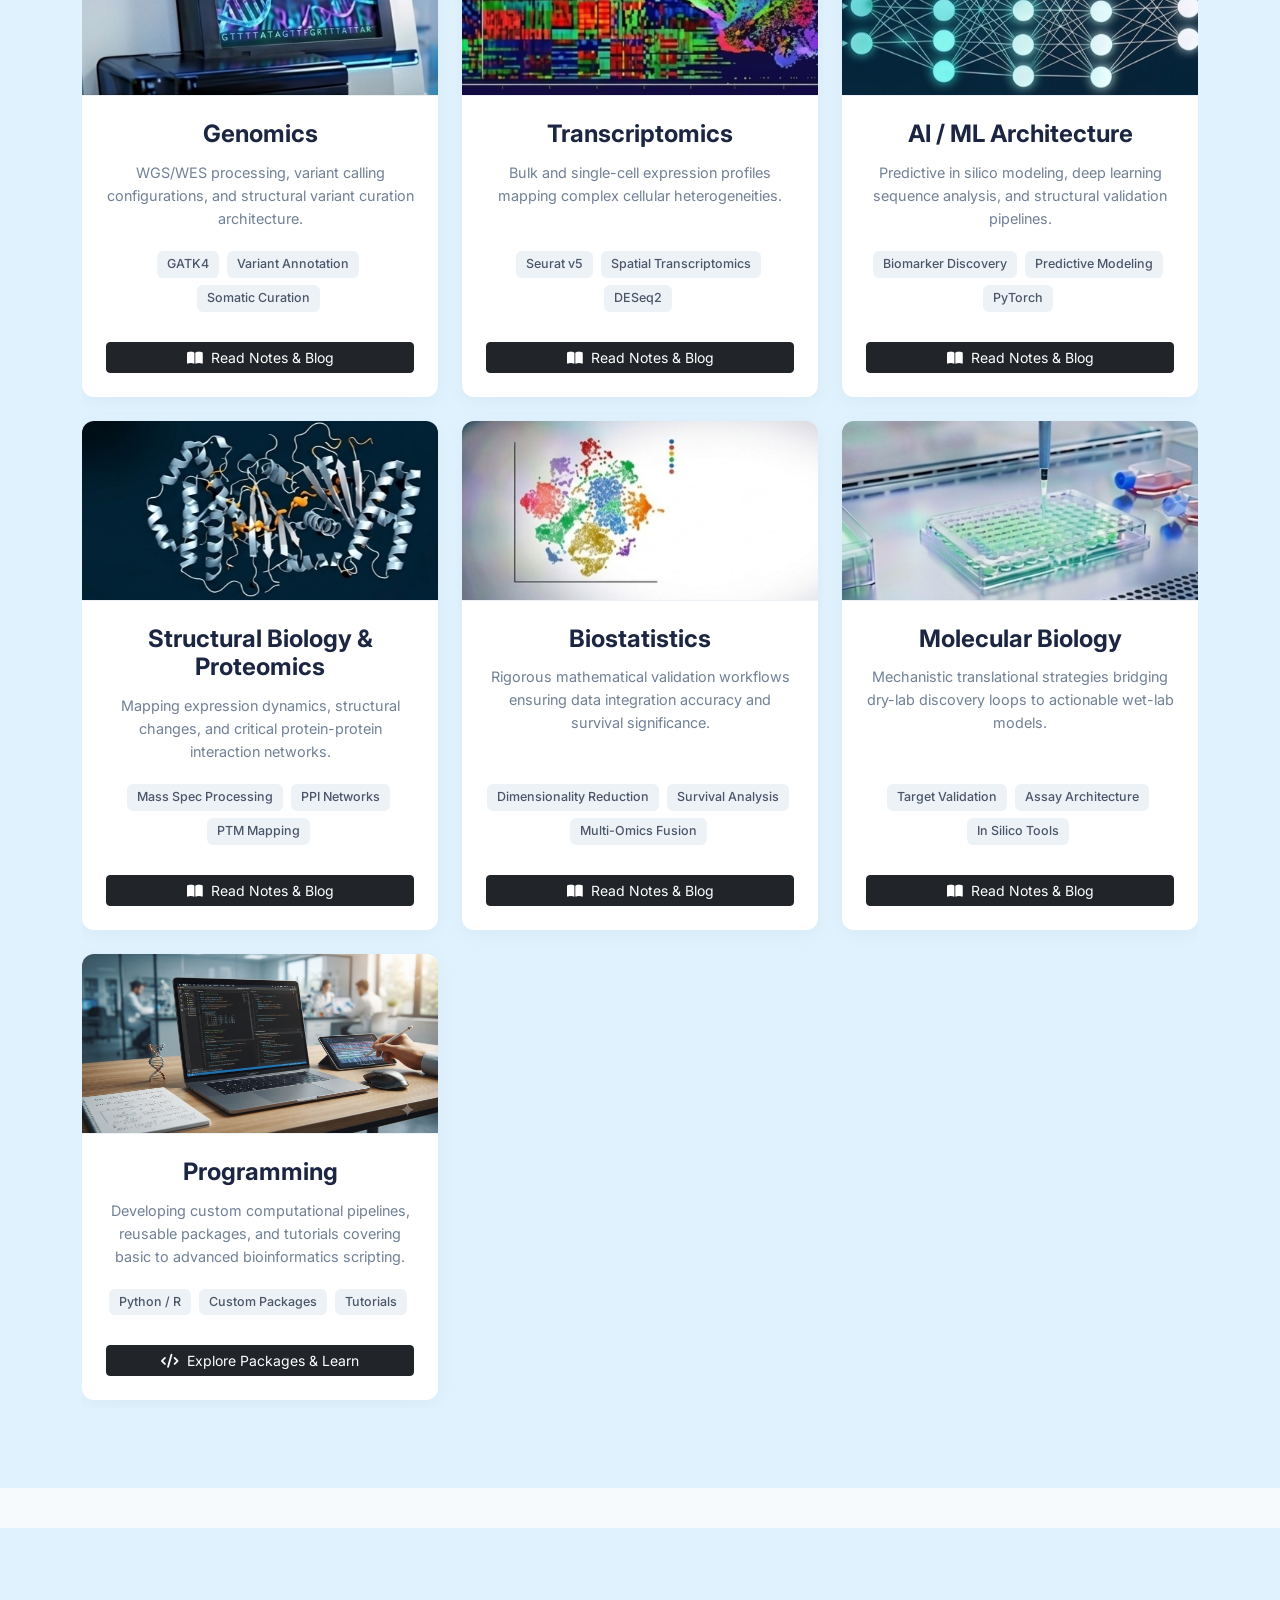
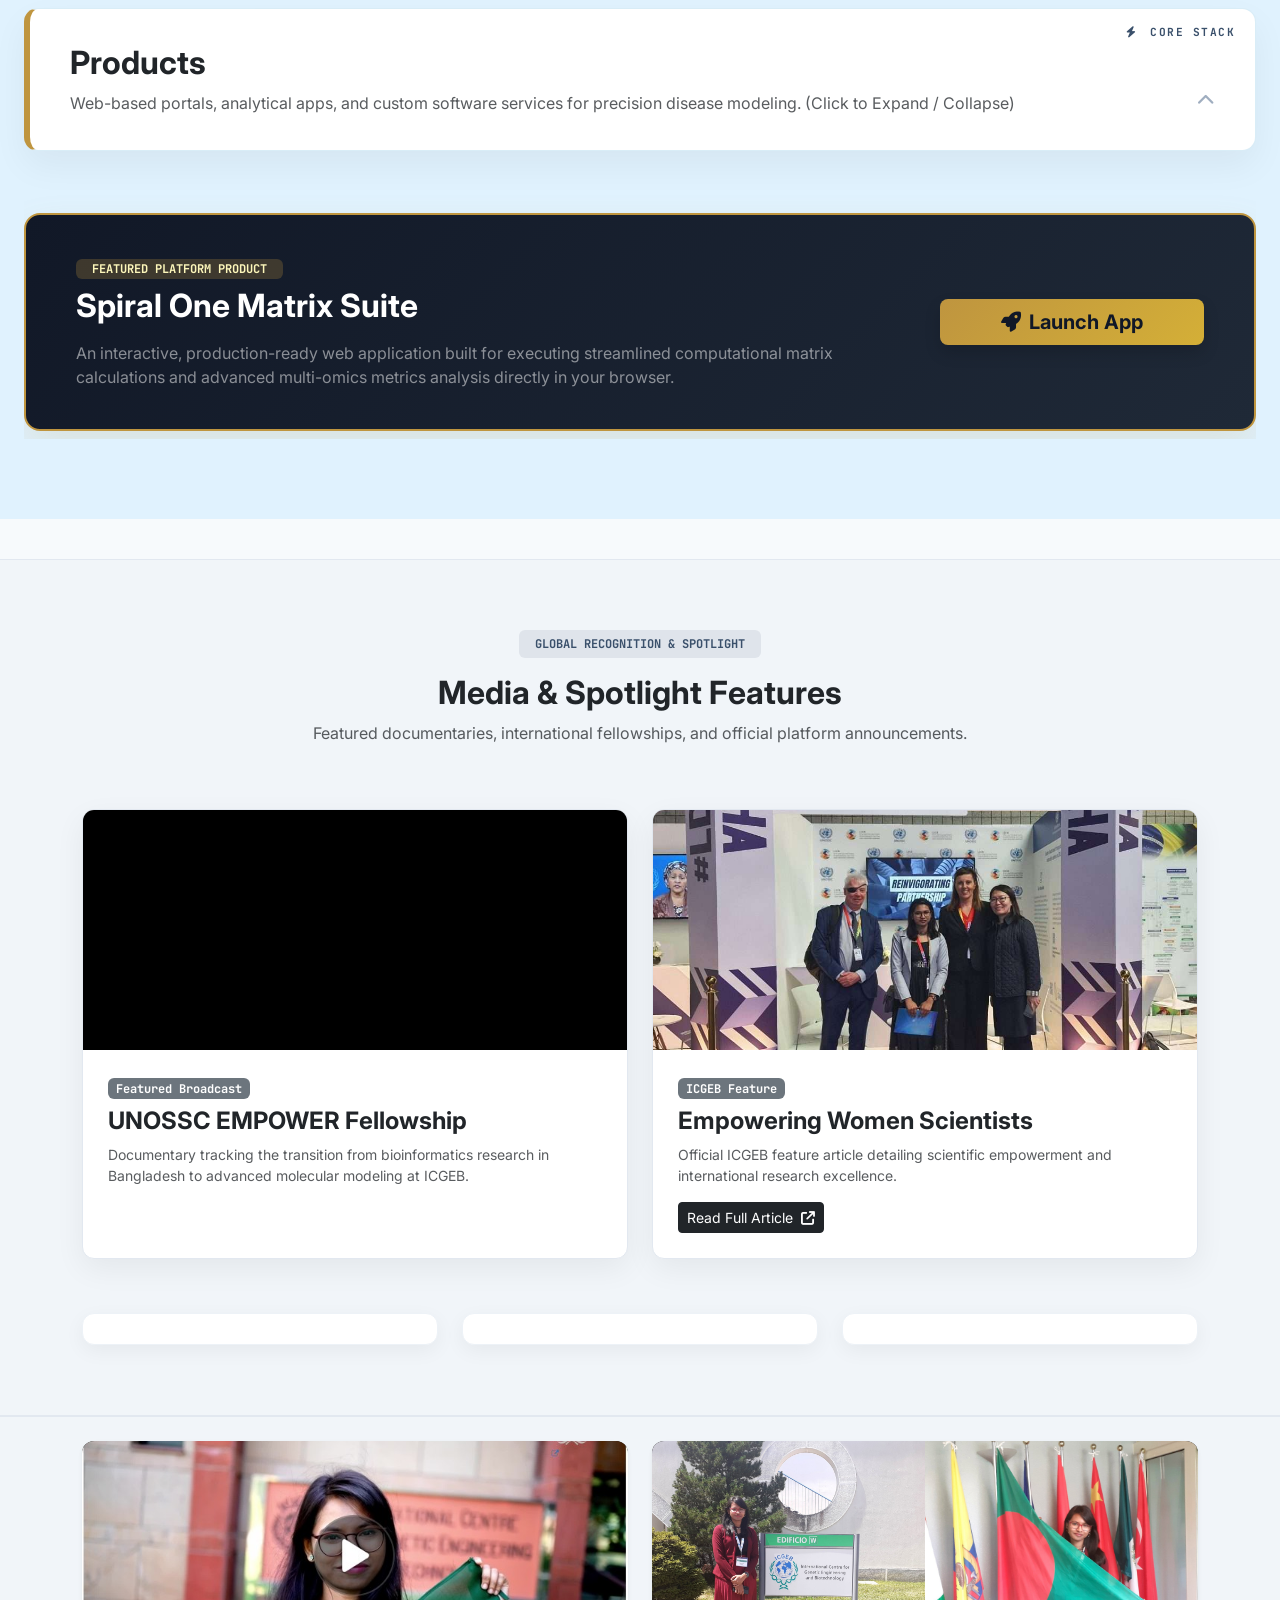
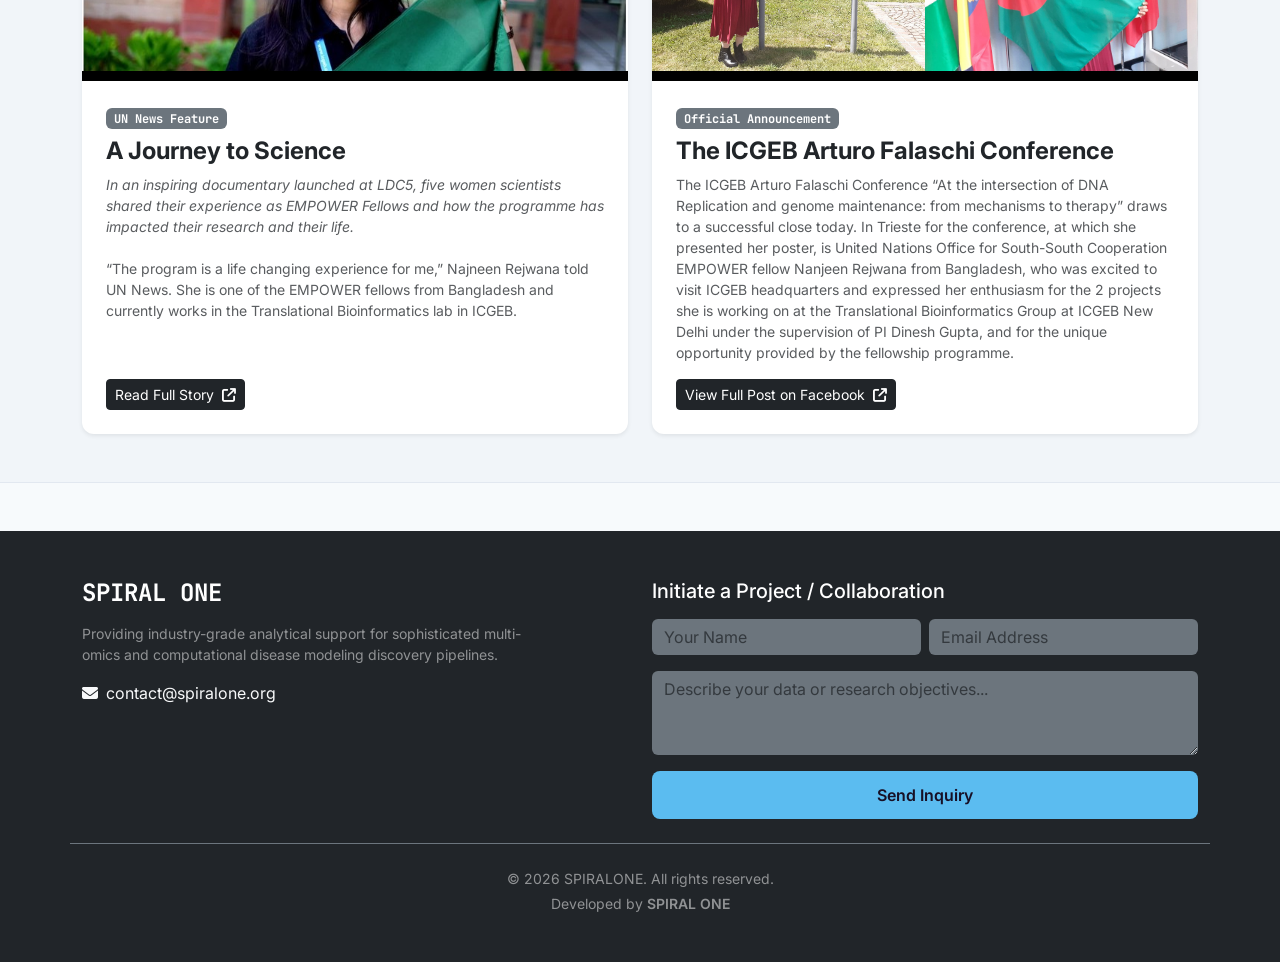
==== commit cdb5c047: "Revise footer and email address comment in index.html Updated footer text and improved email address" ====
--- a/index.html
+++ b/index.html
@@ -823,7 +823,7 @@
                     <h4 class="fw-bold text-white code-font">SPIRAL ONE</h4>
                     <p class="text-white-50 small mt-3">Providing industry-grade analytical support for sophisticated multi-omics and computational disease modeling discovery pipelines.</p>
                     
-                    <!-- Added Email Address with Font Awesome Icon -->
+                    <!-- Email Address with Font Awesome Icon -->
                     <p class="mt-3 mb-0">
                         <a href="mailto:contact@spiralone.org" class="text-decoration-none text-light d-inline-flex align-items-center">
                             <i class="fas fa-envelope text-accent me-2"></i> contact@spiralone.org
@@ -848,7 +848,8 @@
             
             <div class="row pt-4">
                 <div class="col text-center text-white-50 small">
-                    <p class="mb-0">&copy; 2026 SPIRALONE. All rights reserved.</p>
+                    <p class="mb-1">&copy; 2026 SPIRALONE. All rights reserved.</p>
+                    <p class="mb-0">Developed by <a href="https://www.spiralone.org" class="text-decoration-none text-white-50 fw-semibold">SPIRAL ONE</a></p>
                 </div>
             </div>
         </div>
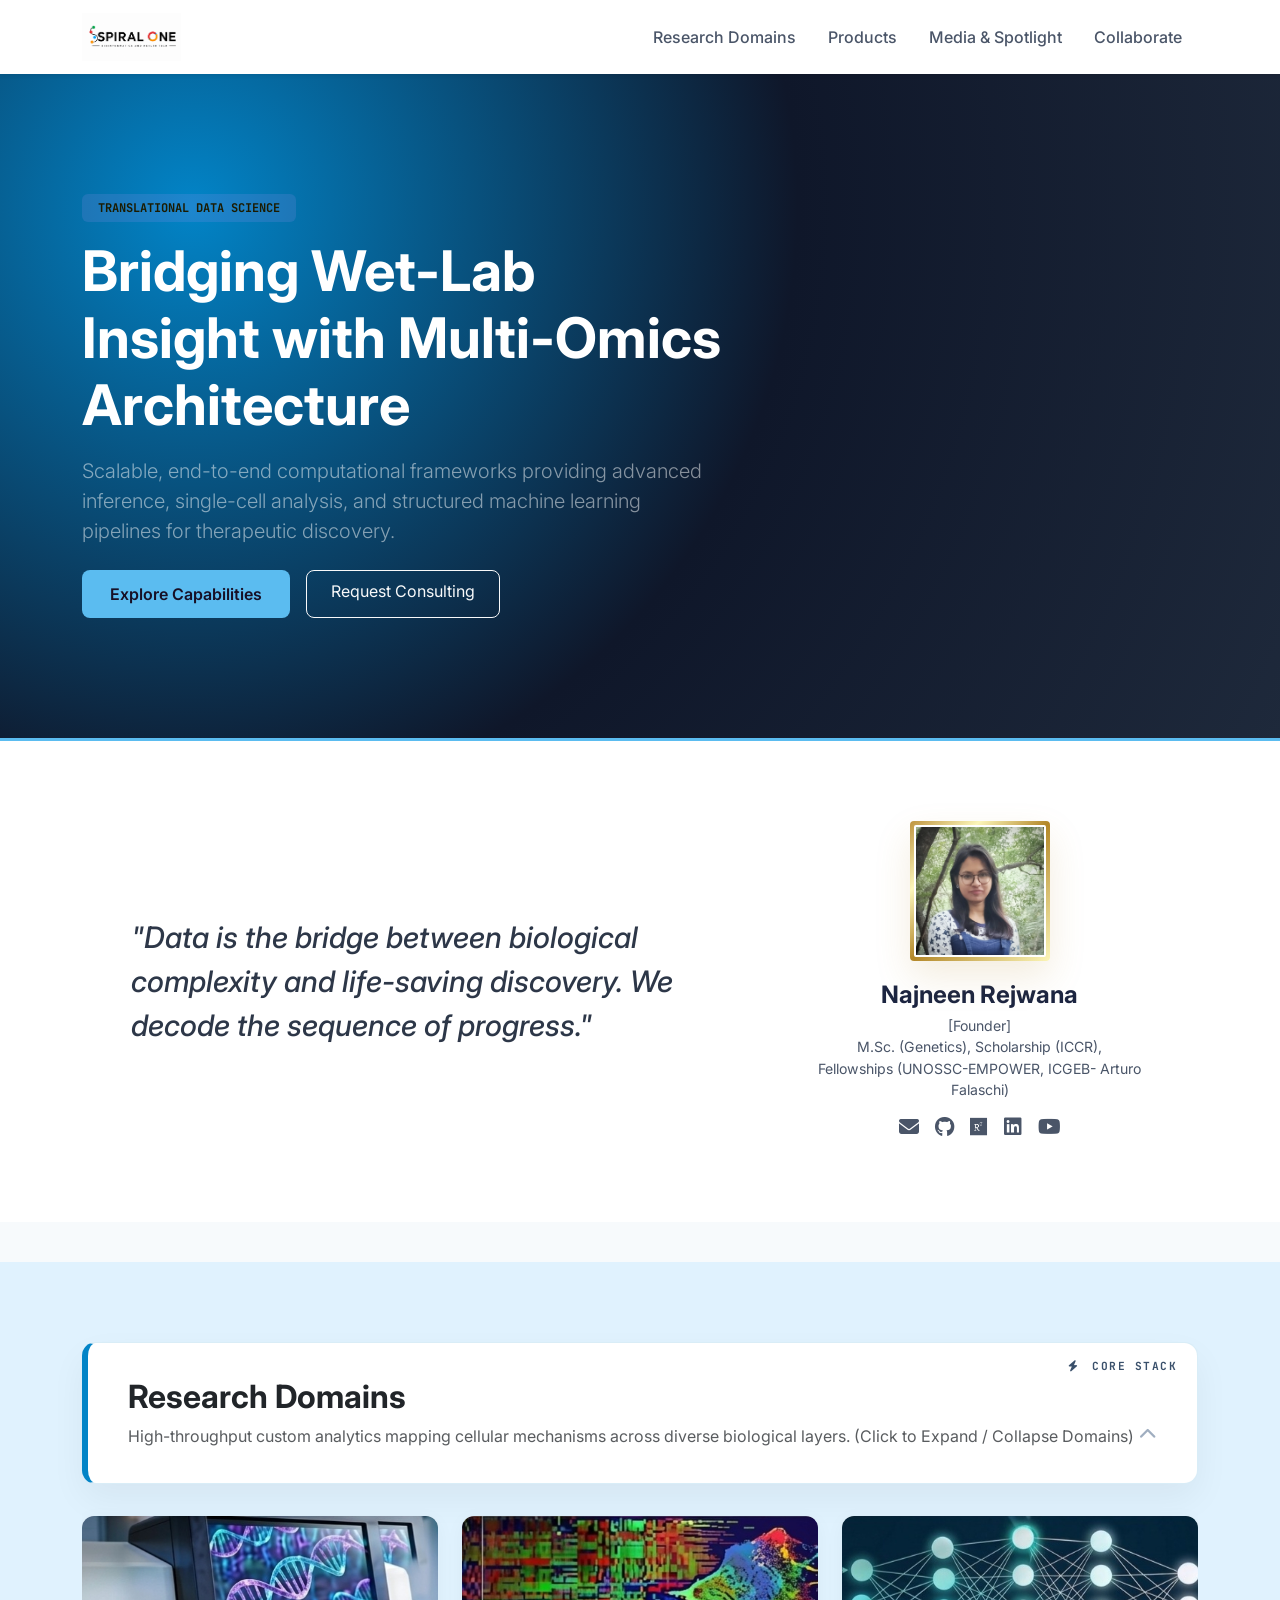
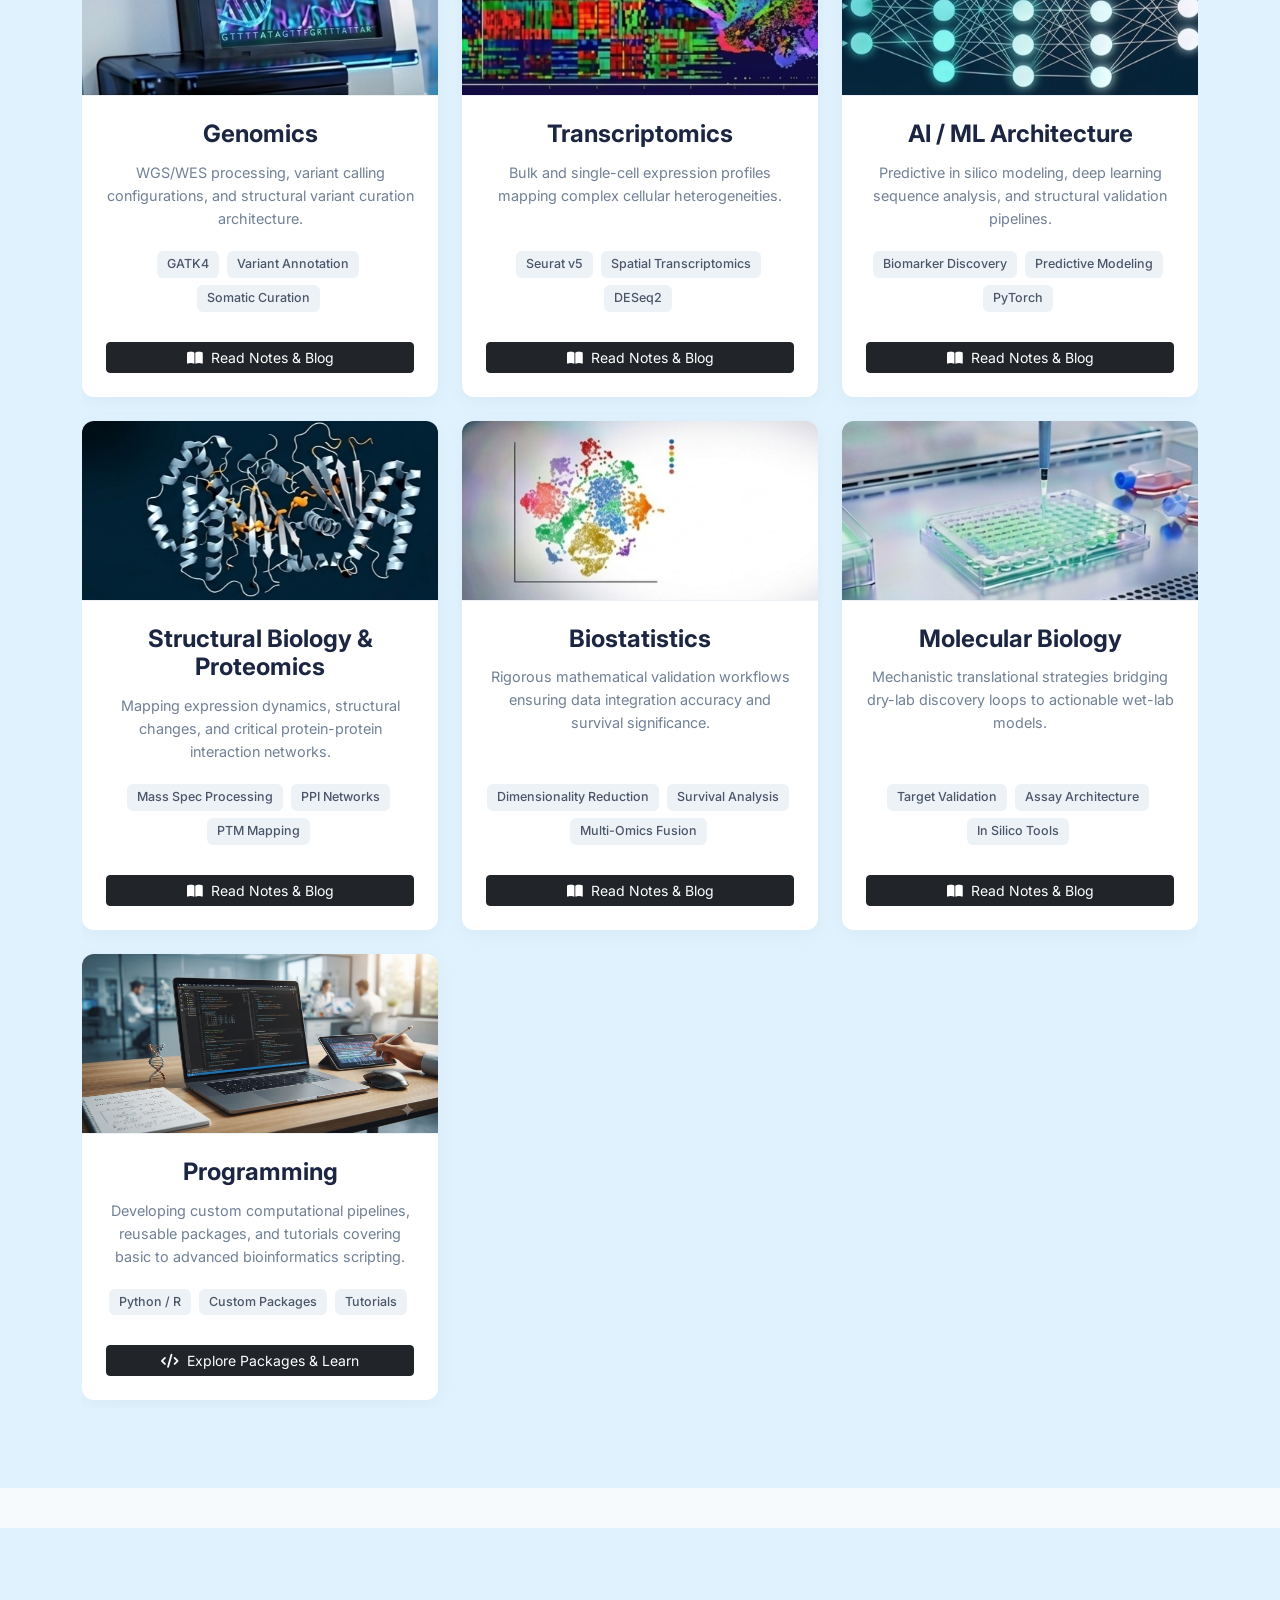
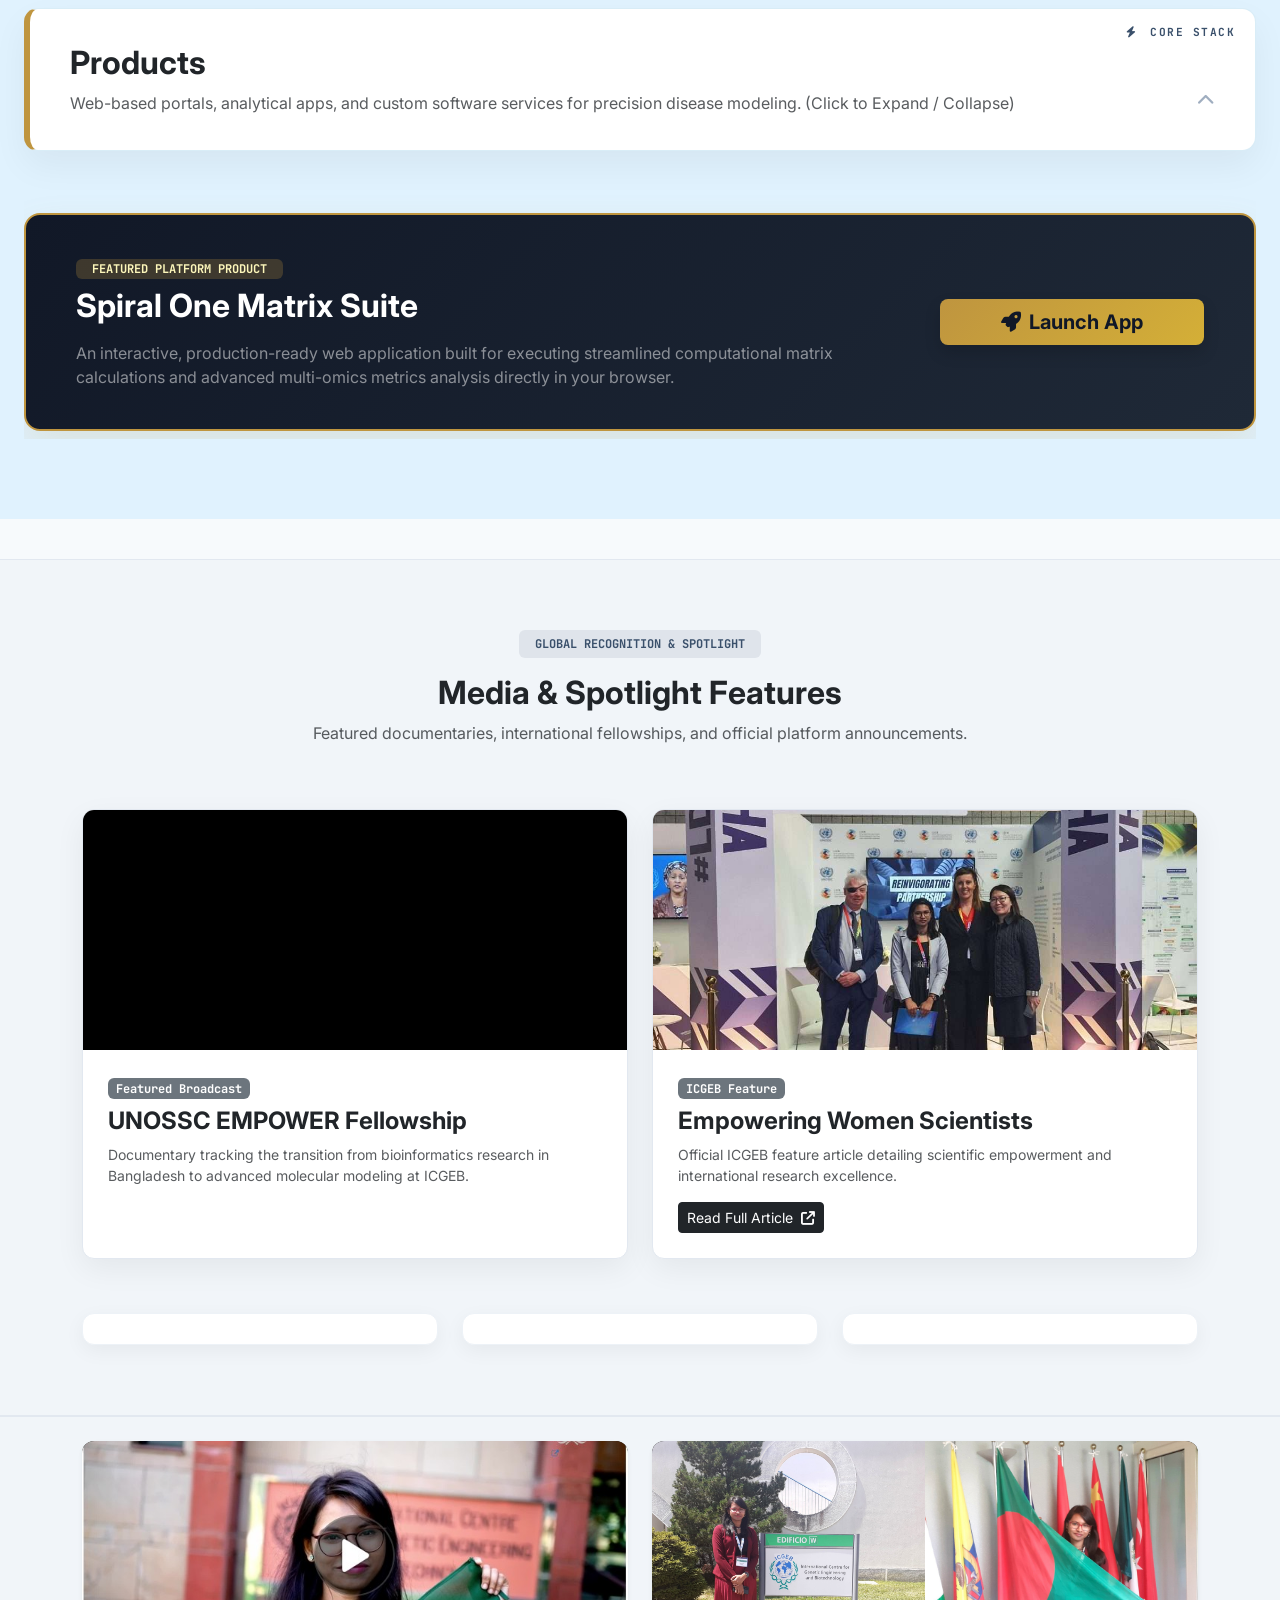
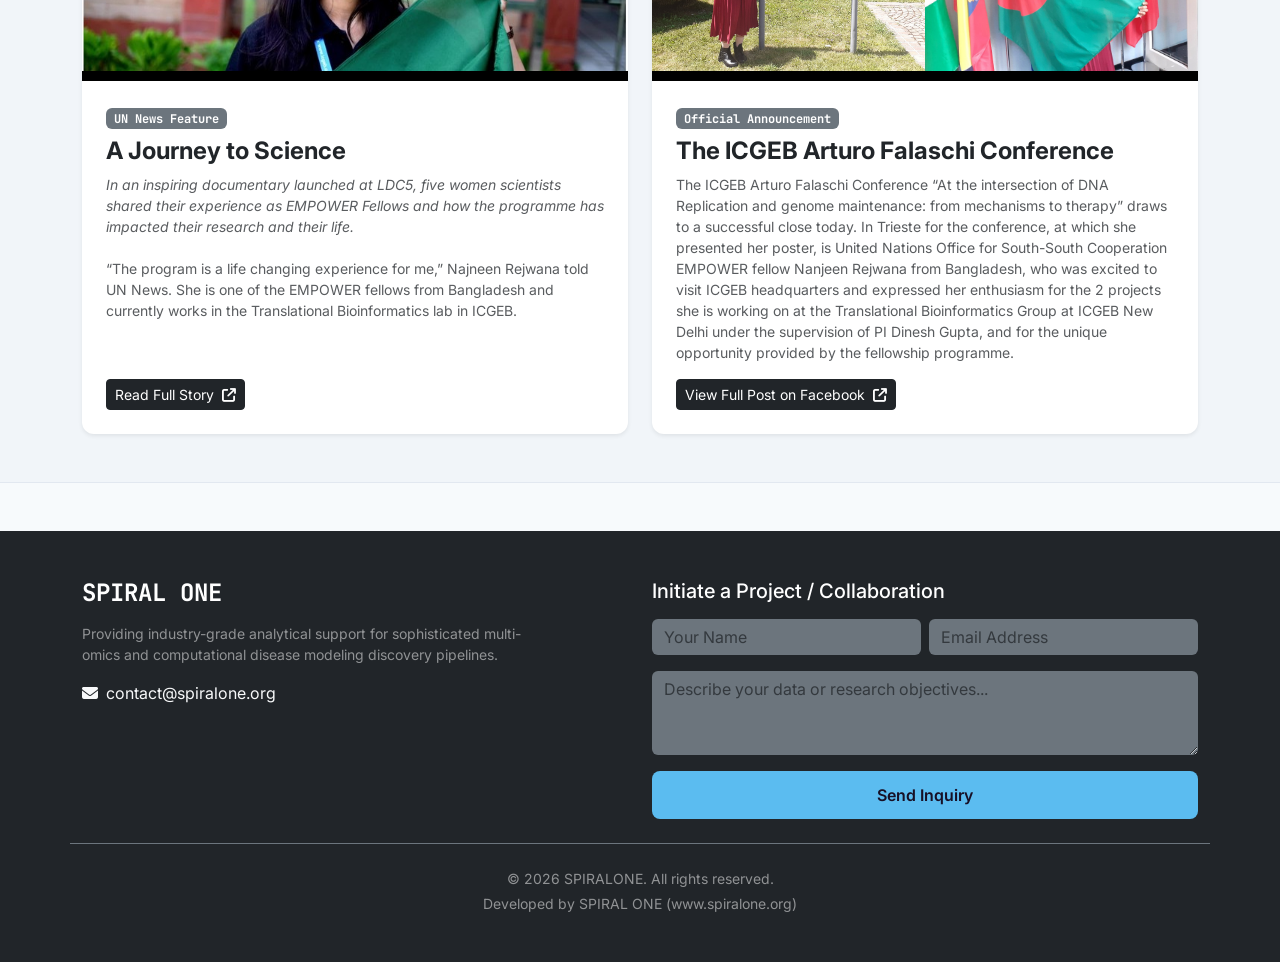
==== commit 370d0da2: "Update footer text for developer attribution" ====
--- a/index.html
+++ b/index.html
@@ -849,14 +849,11 @@
             <div class="row pt-4">
                 <div class="col text-center text-white-50 small">
                     <p class="mb-1">&copy; 2026 SPIRALONE. All rights reserved.</p>
-                    <p class="mb-0">Developed by <a href="https://www.spiralone.org" class="text-decoration-none text-white-50 fw-semibold">SPIRAL ONE</a></p>
+                    <p class="mb-0">Developed by SPIRAL ONE (<a href="https://www.spiralone.org" class="text-decoration-none text-white-50">www.spiralone.org</a>)</p>
                 </div>
             </div>
         </div>
     </footer>
-
-    
-
 
 
 
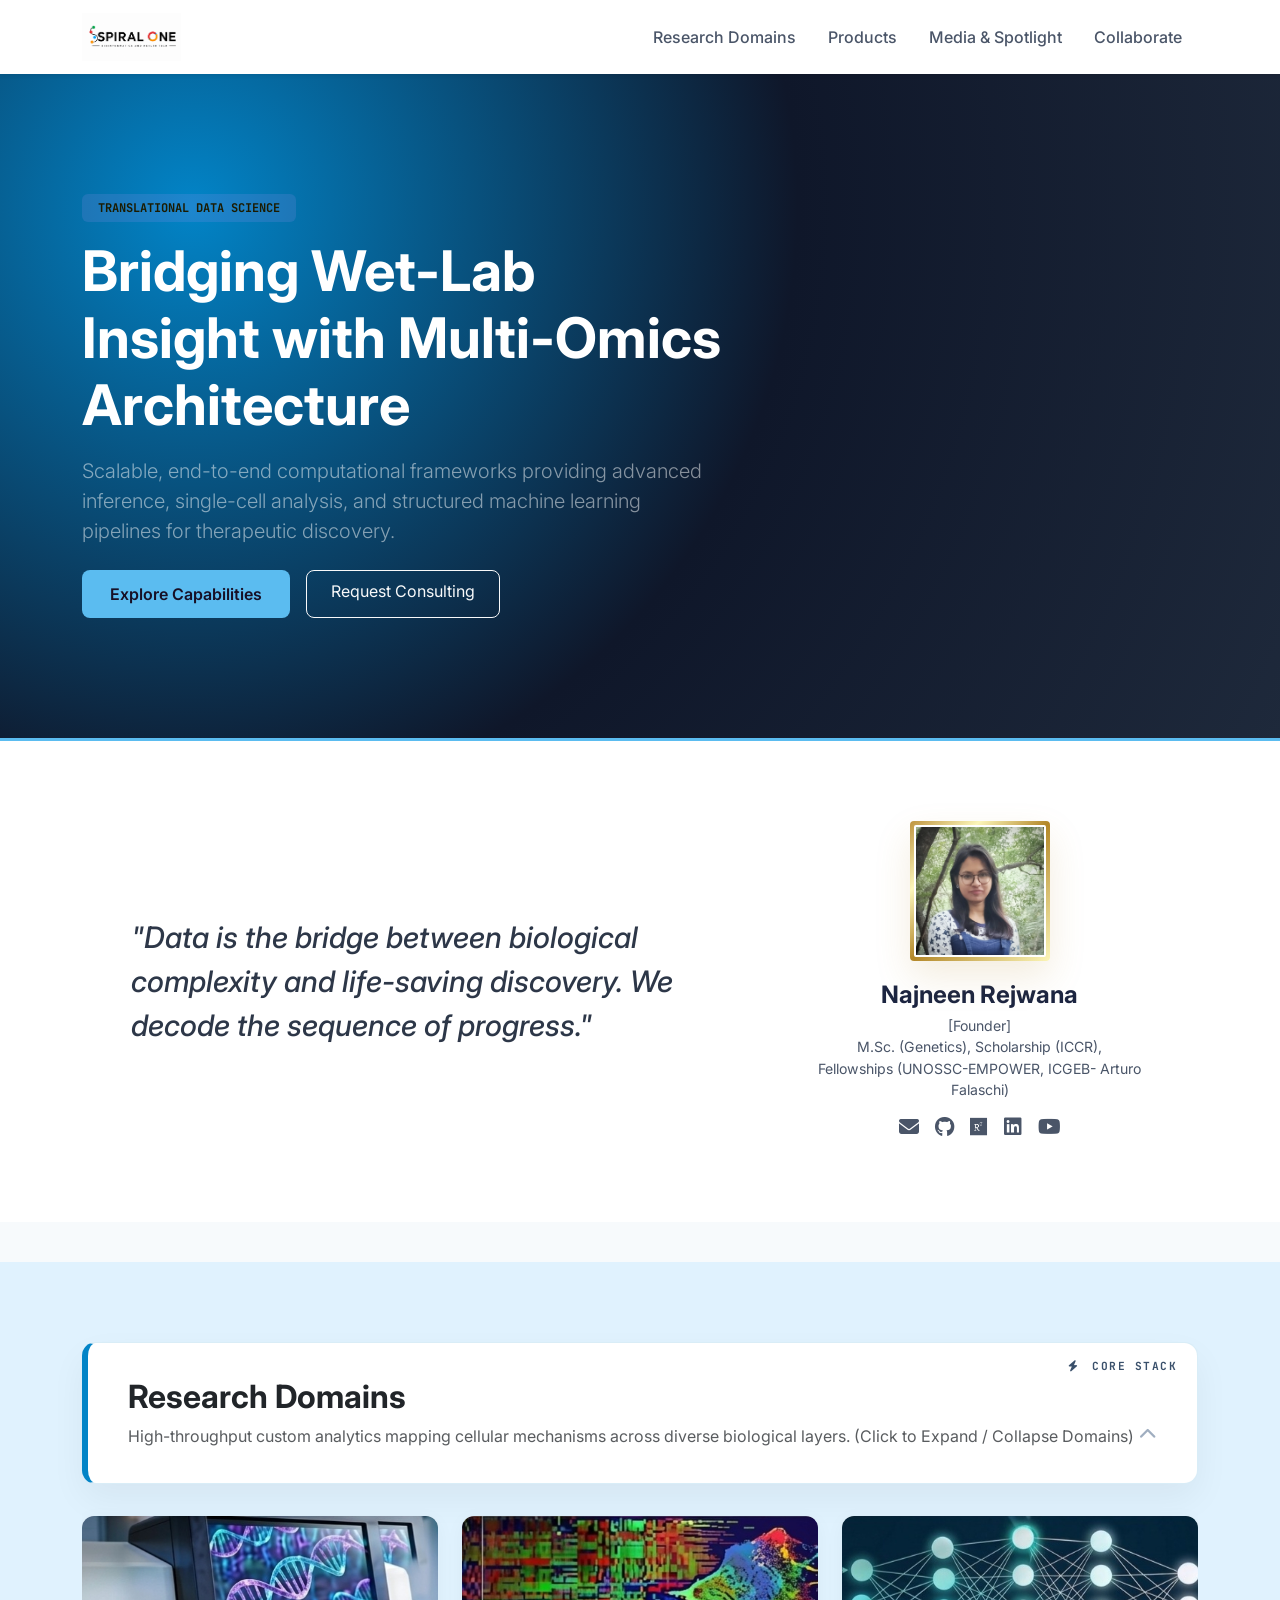
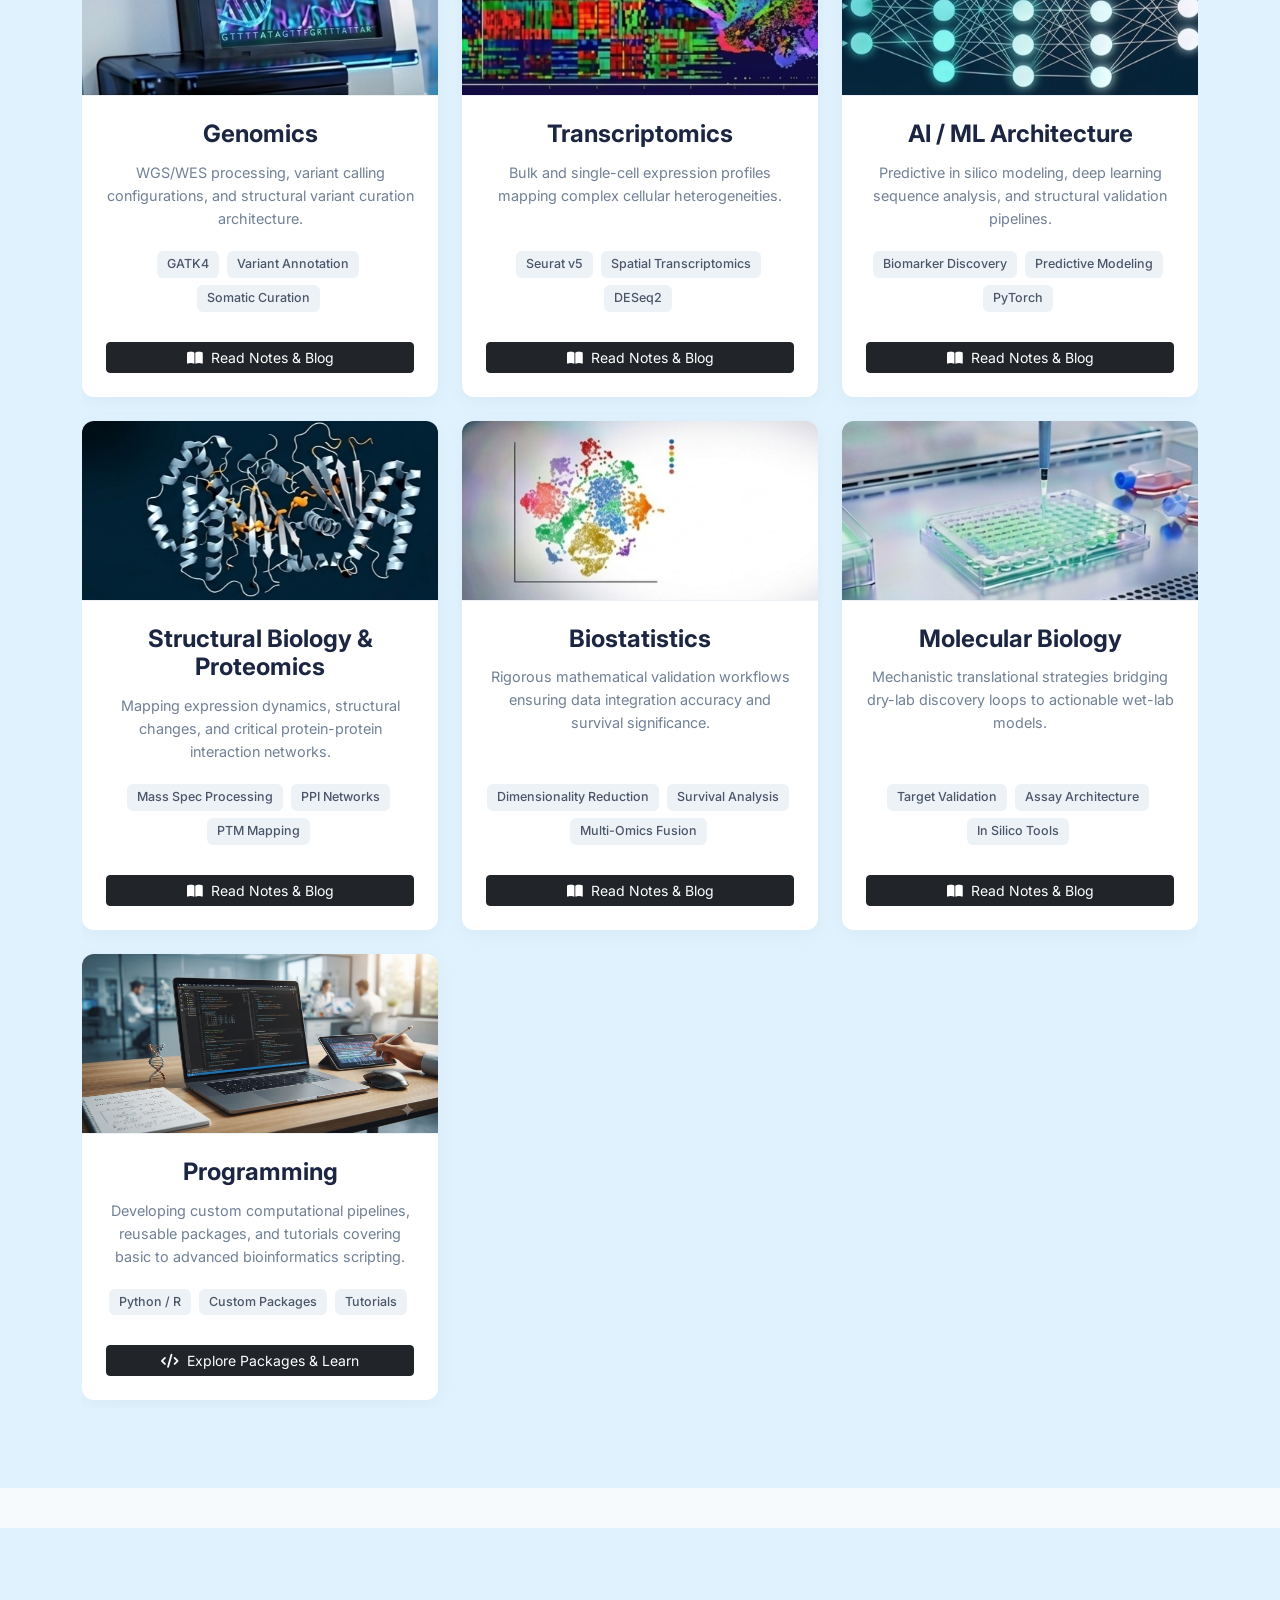
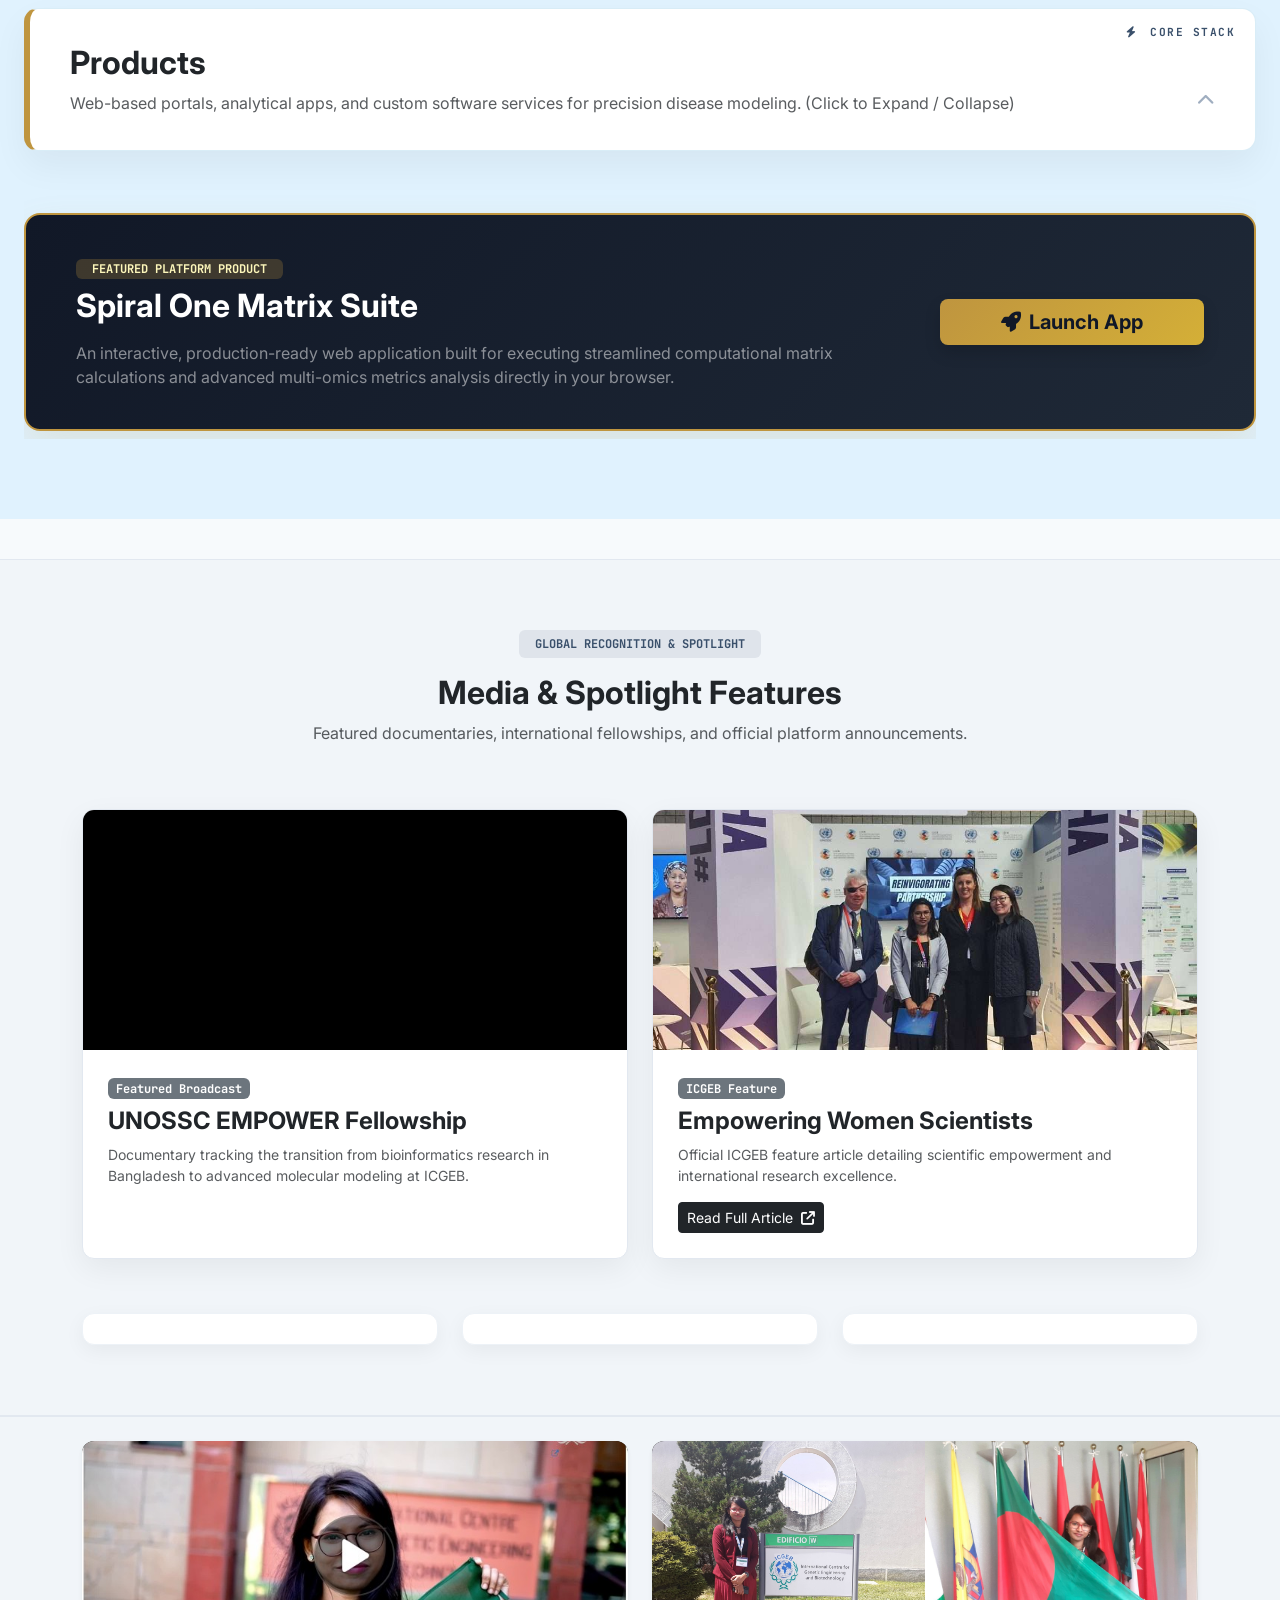
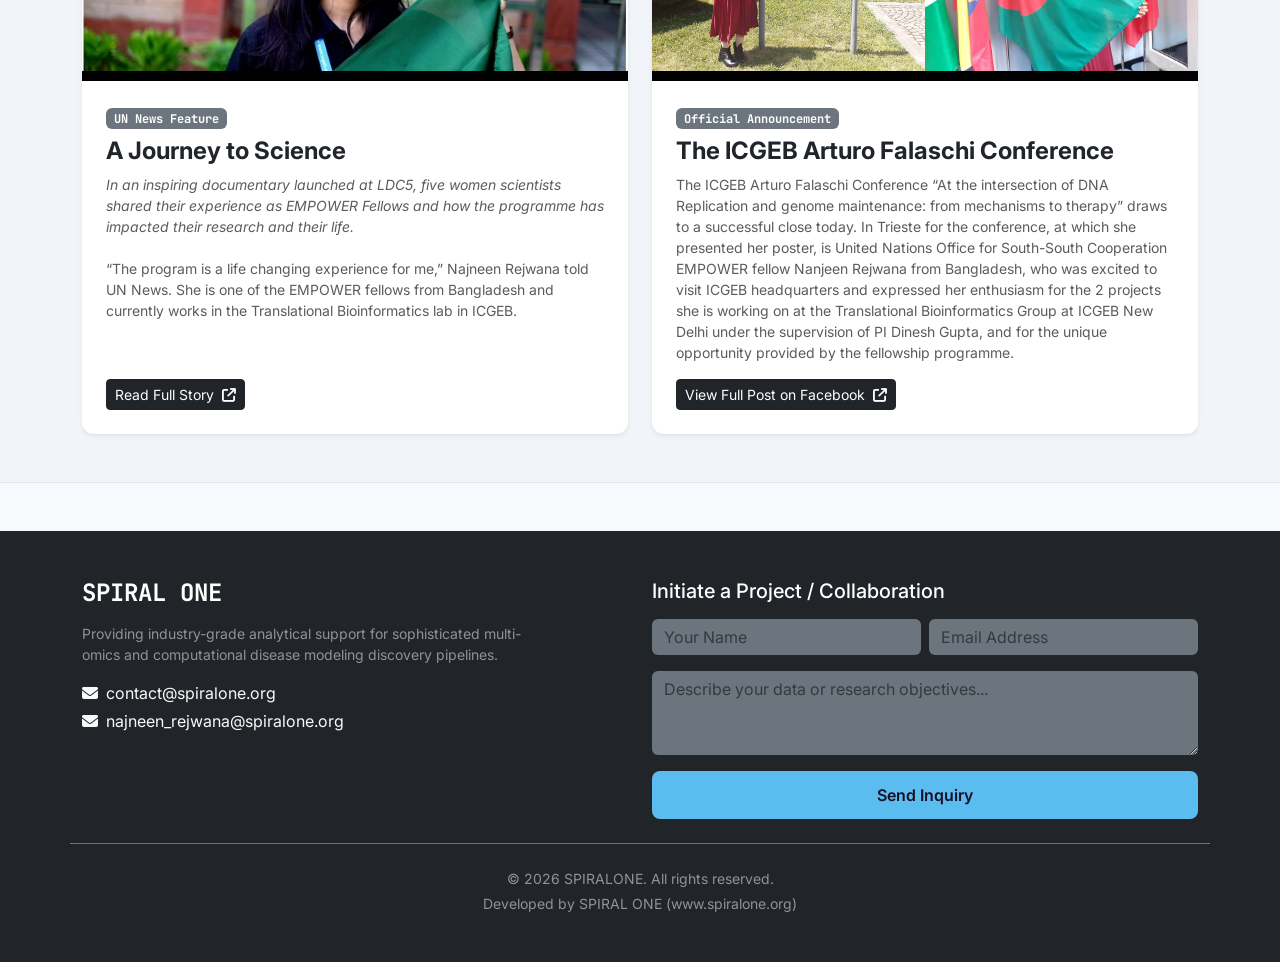
==== commit 9504f00d: "Add secondary email address in footer Added a secondary email address for contact in the footer." ====
--- a/index.html
+++ b/index.html
@@ -819,14 +819,22 @@
 <footer class="bg-dark text-light py-5 mt-5" id="contact">
         <div class="container">
             <div class="row g-4 justify-content-between pb-4 border-bottom border-secondary">
-                <div class="col-md-5">
+               
+        <div class="col-md-5">
                     <h4 class="fw-bold text-white code-font">SPIRAL ONE</h4>
                     <p class="text-white-50 small mt-3">Providing industry-grade analytical support for sophisticated multi-omics and computational disease modeling discovery pipelines.</p>
                     
-                    <!-- Email Address with Font Awesome Icon -->
-                    <p class="mt-3 mb-0">
+                    <!-- Primary Email Address -->
+                    <p class="mt-3 mb-1">
                         <a href="mailto:contact@spiralone.org" class="text-decoration-none text-light d-inline-flex align-items-center">
                             <i class="fas fa-envelope text-accent me-2"></i> contact@spiralone.org
+                        </a>
+                    </p>
+
+                    <!-- Secondary Email Address -->
+                    <p class="mb-0">
+                        <a href="mailto:najneen_rejwana@spiralone.org" class="text-decoration-none text-light d-inline-flex align-items-center">
+                            <i class="fas fa-envelope text-accent me-2"></i> najneen_rejwana@spiralone.org
                         </a>
                     </p>
                 </div>
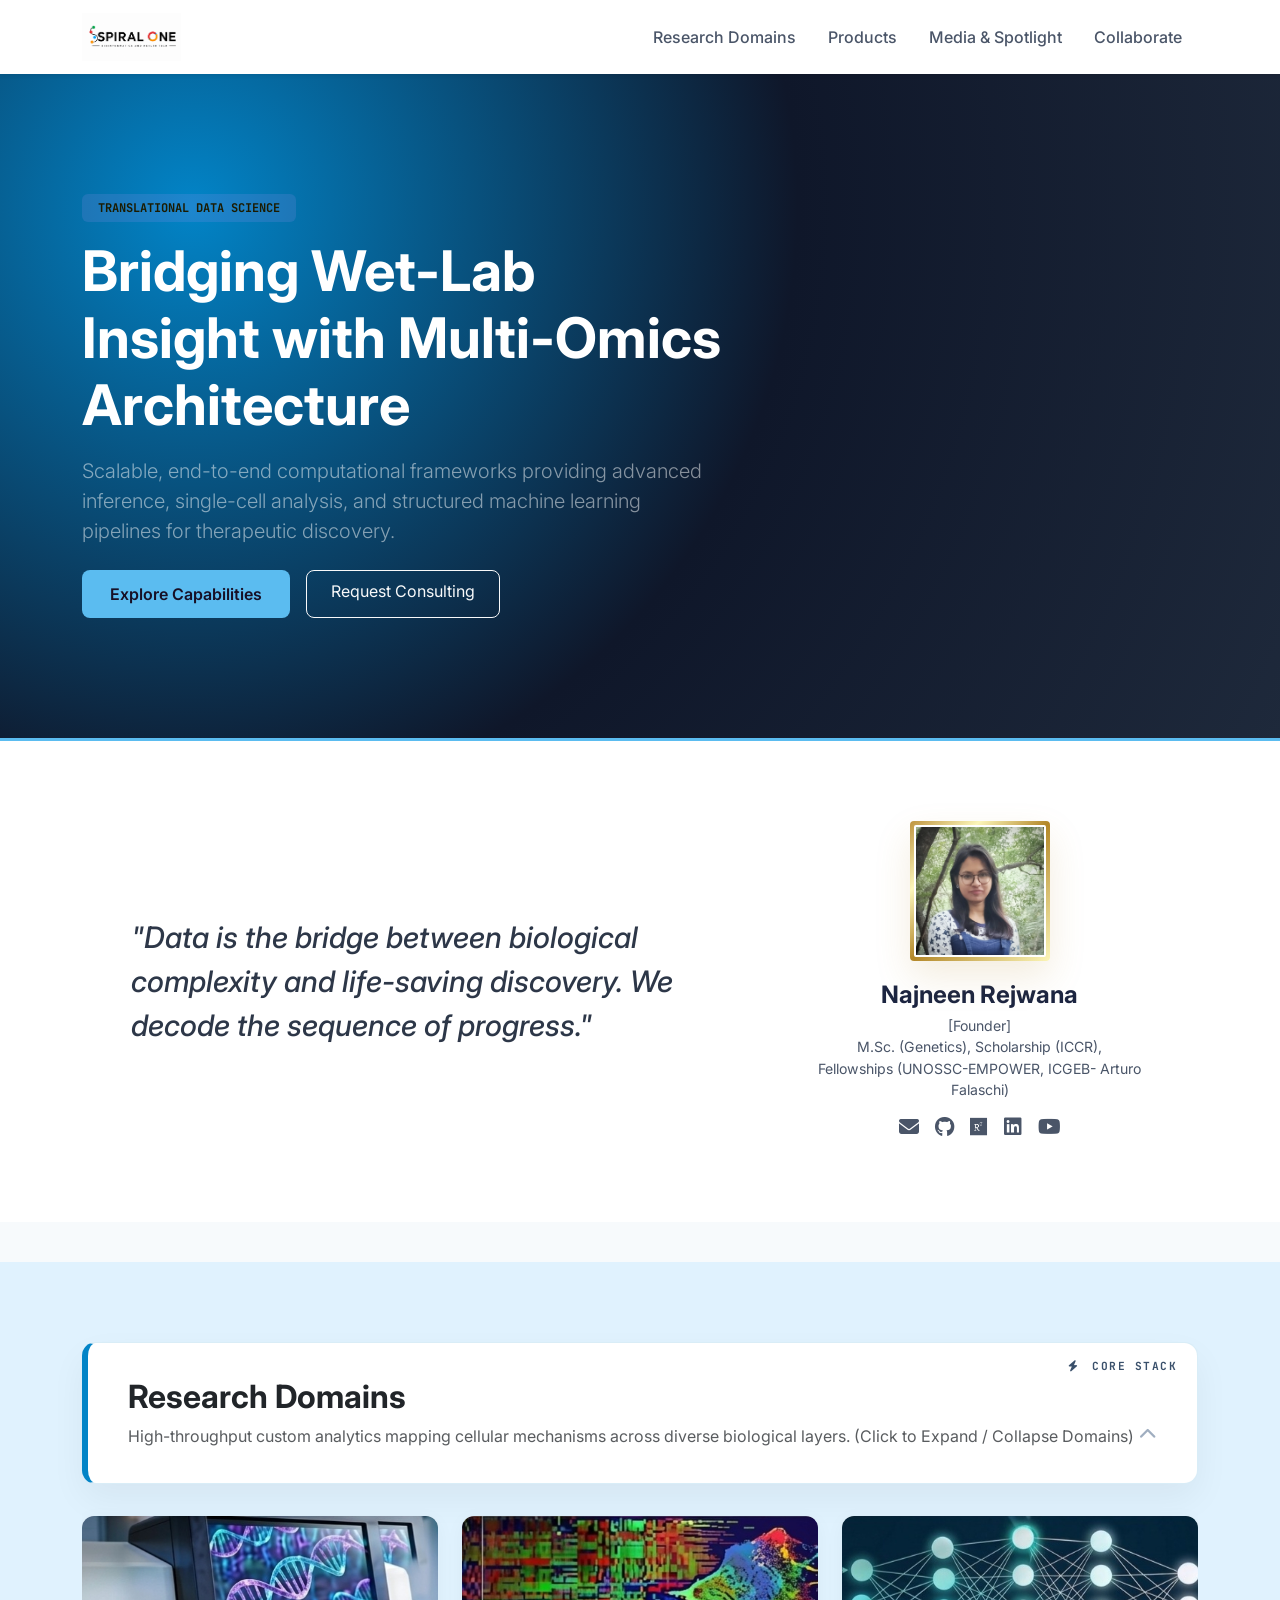
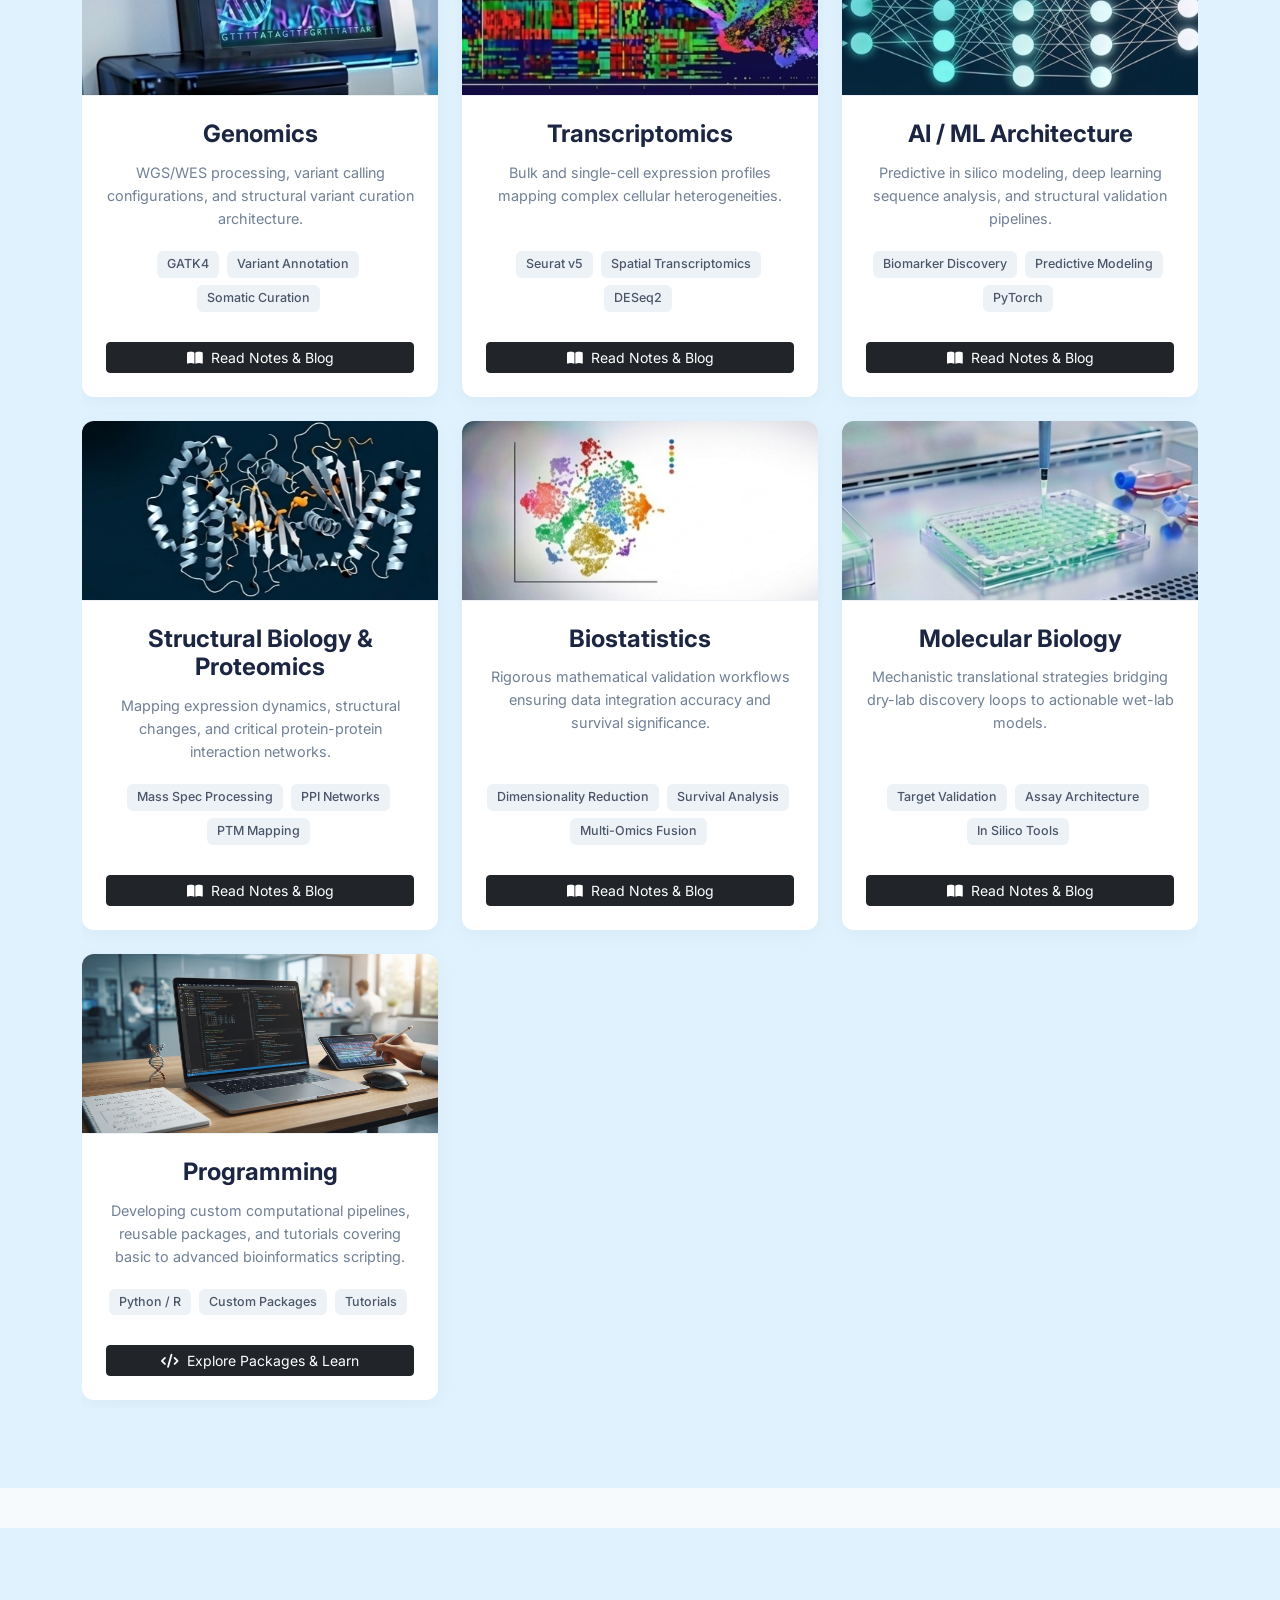
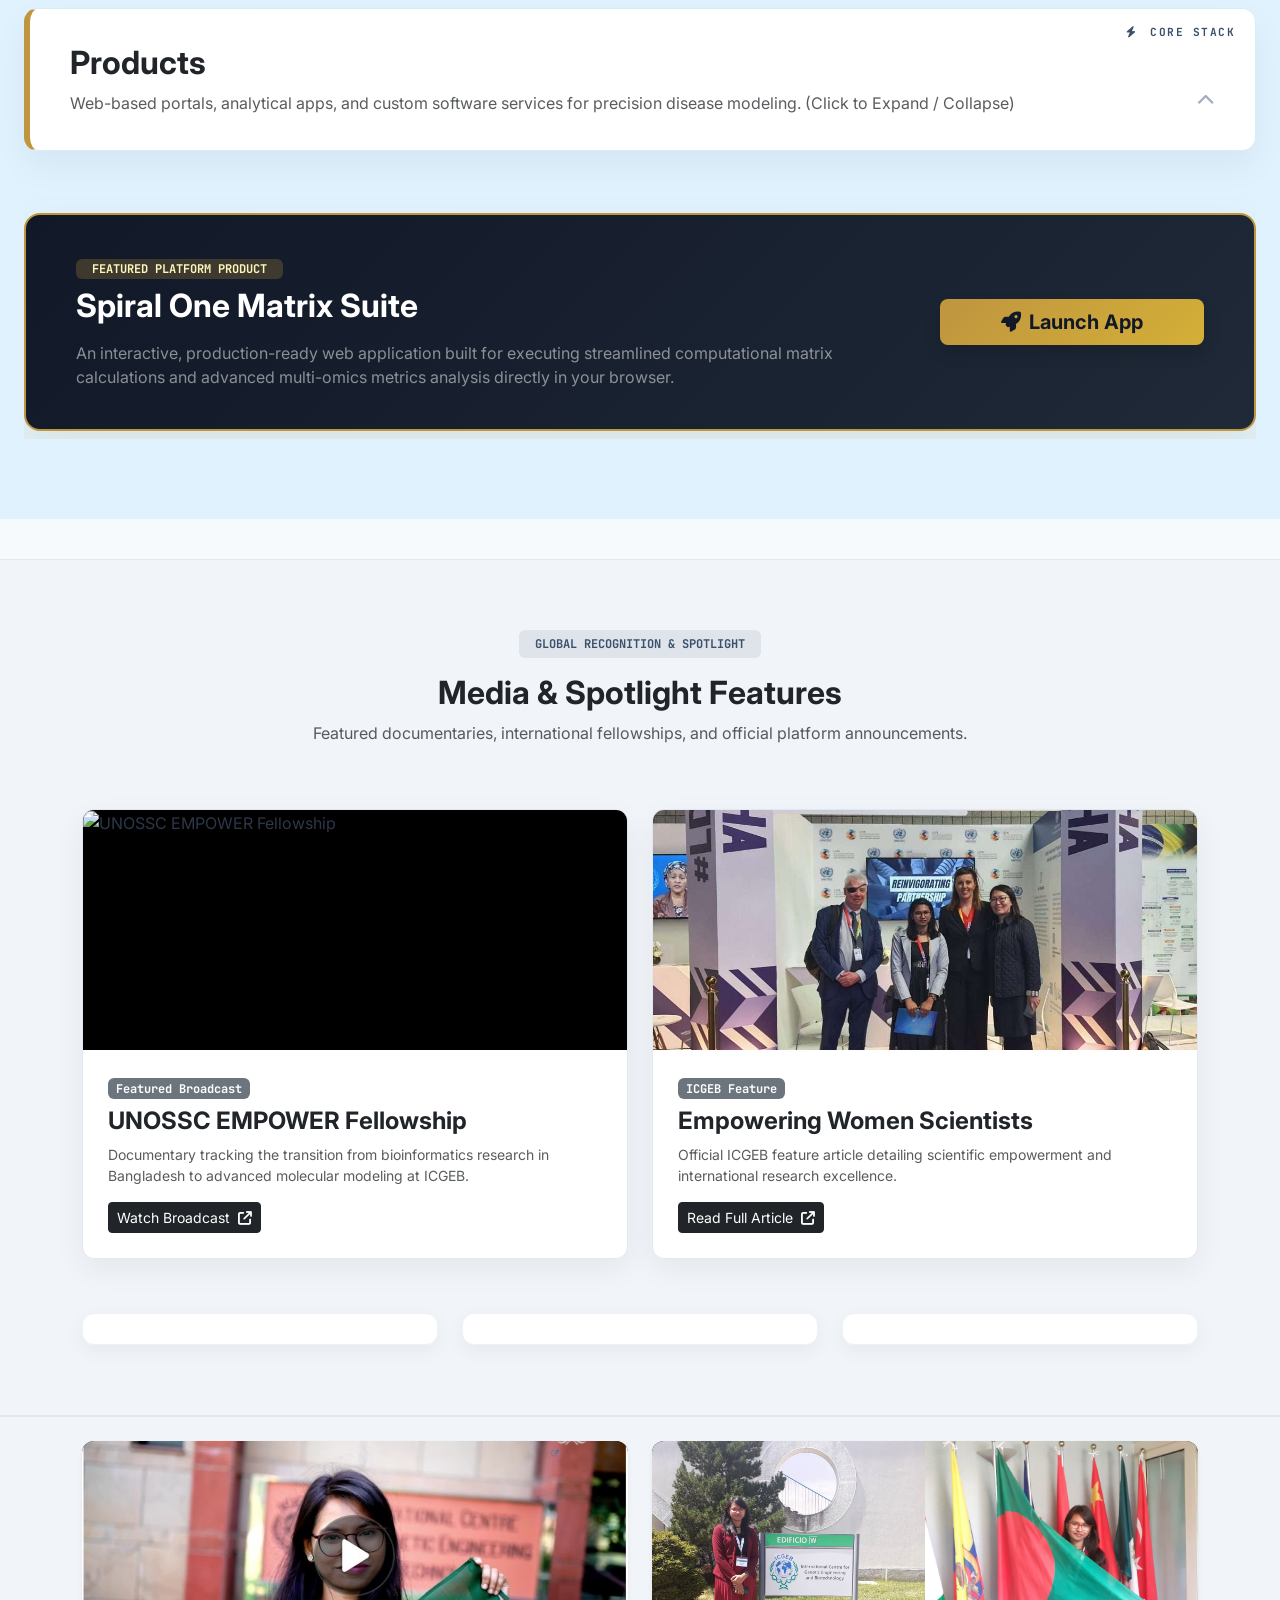
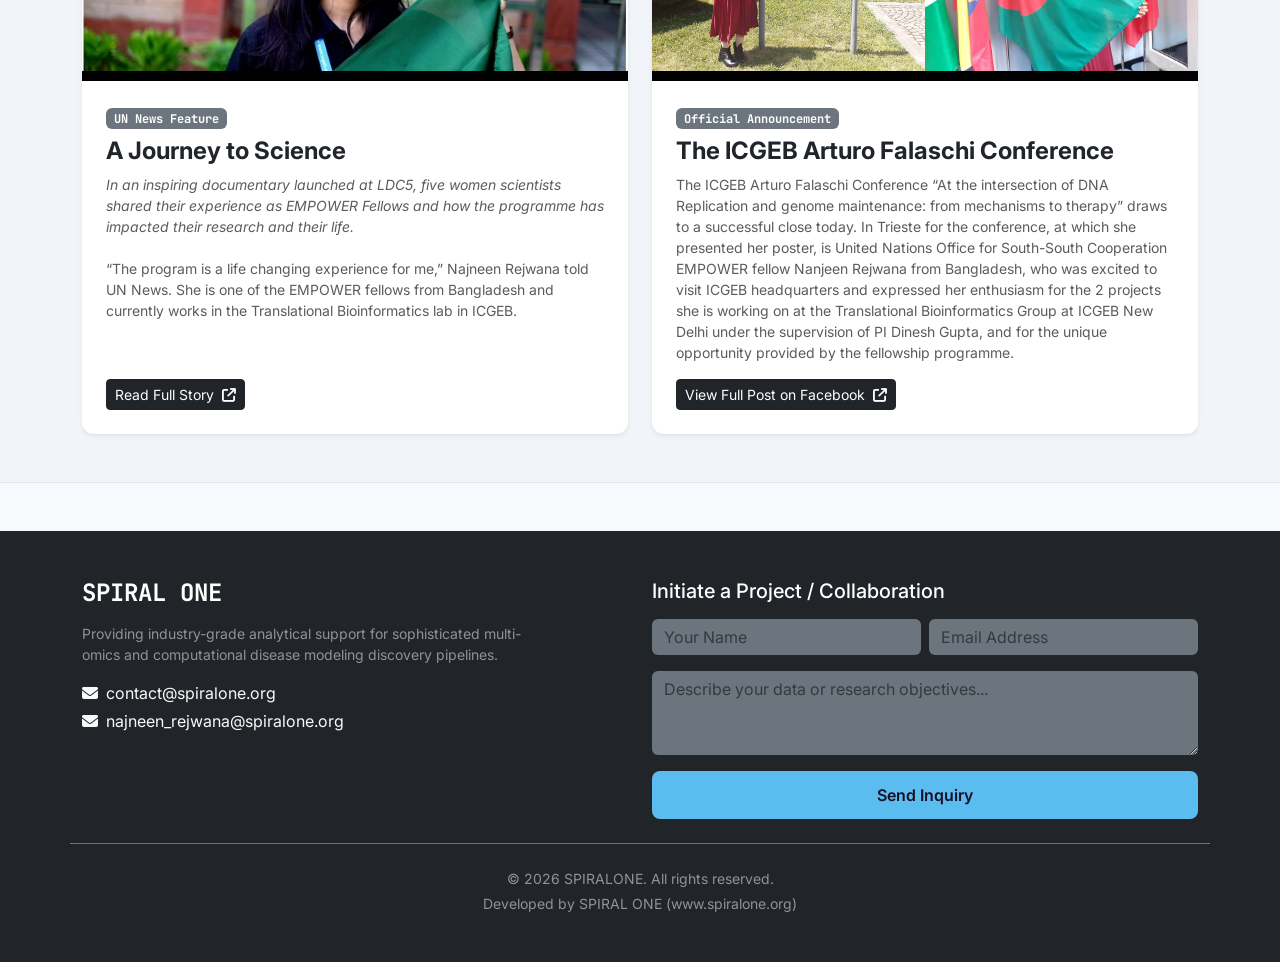
==== commit b9929e08: "Update media card for UNOSSC EMPOWER Fellowship Replaced video iframe with an image thumbnail and a " ====
--- a/index.html
+++ b/index.html
@@ -677,20 +677,23 @@
             </div>
 
             <div class="row g-4 justify-content-center mb-4">
-                <div class="col-lg-6">
-                    <div class="standard-media-card">
-                        <div class="card-media-header">
-                            <iframe src="https://www.youtube-nocookie.com/embed/Qgyj5Th4sMo" title="UNOSSC EMPOWER Fellowship" allow="accelerometer; autoplay; clipboard-write; encrypted-media; gyroscope; picture-in-picture; web-share" allowfullscreen></iframe>
-                        </div>
-                        <div class="card-media-body">
-                            <div>
-                                <span class="badge bg-secondary text-white mb-2 code-font">Featured Broadcast</span>
-                                <h4 class="fw-bold text-dark mb-2">UNOSSC EMPOWER Fellowship</h4>
-                                <p class="text-muted small mb-0">Documentary tracking the transition from bioinformatics research in Bangladesh to advanced molecular modeling at ICGEB.</p>
-                            </div>
-                        </div>
-                    </div>
-                </div>
+         <div class="col-lg-6">
+        <div class="standard-media-card">
+            <div class="card-media-header">
+                <img src="images/unossc_video_thumb.jpg" alt="UNOSSC EMPOWER Fellowship">
+            </div>
+            <div class="card-media-body">
+                <div>
+                    <span class="badge bg-secondary text-white mb-2 code-font">Featured Broadcast</span>
+                    <h4 class="fw-bold text-dark mb-2">UNOSSC EMPOWER Fellowship</h4>
+                    <p class="text-muted small mb-3">Documentary tracking the transition from bioinformatics research in Bangladesh to advanced molecular modeling at ICGEB.</p>
+                </div>
+                <div>
+                    <a href="https://www.youtube.com/watch?v=Qgyj5Th4sMo" target="_blank" class="btn btn-sm btn-dark">Watch Broadcast <i class="fa-solid fa-arrow-up-right-from-square ms-1"></i></a>
+                </div>
+            </div>
+        </div>
+    </div>
 
                 <div class="col-lg-6">
                     <div class="standard-media-card">
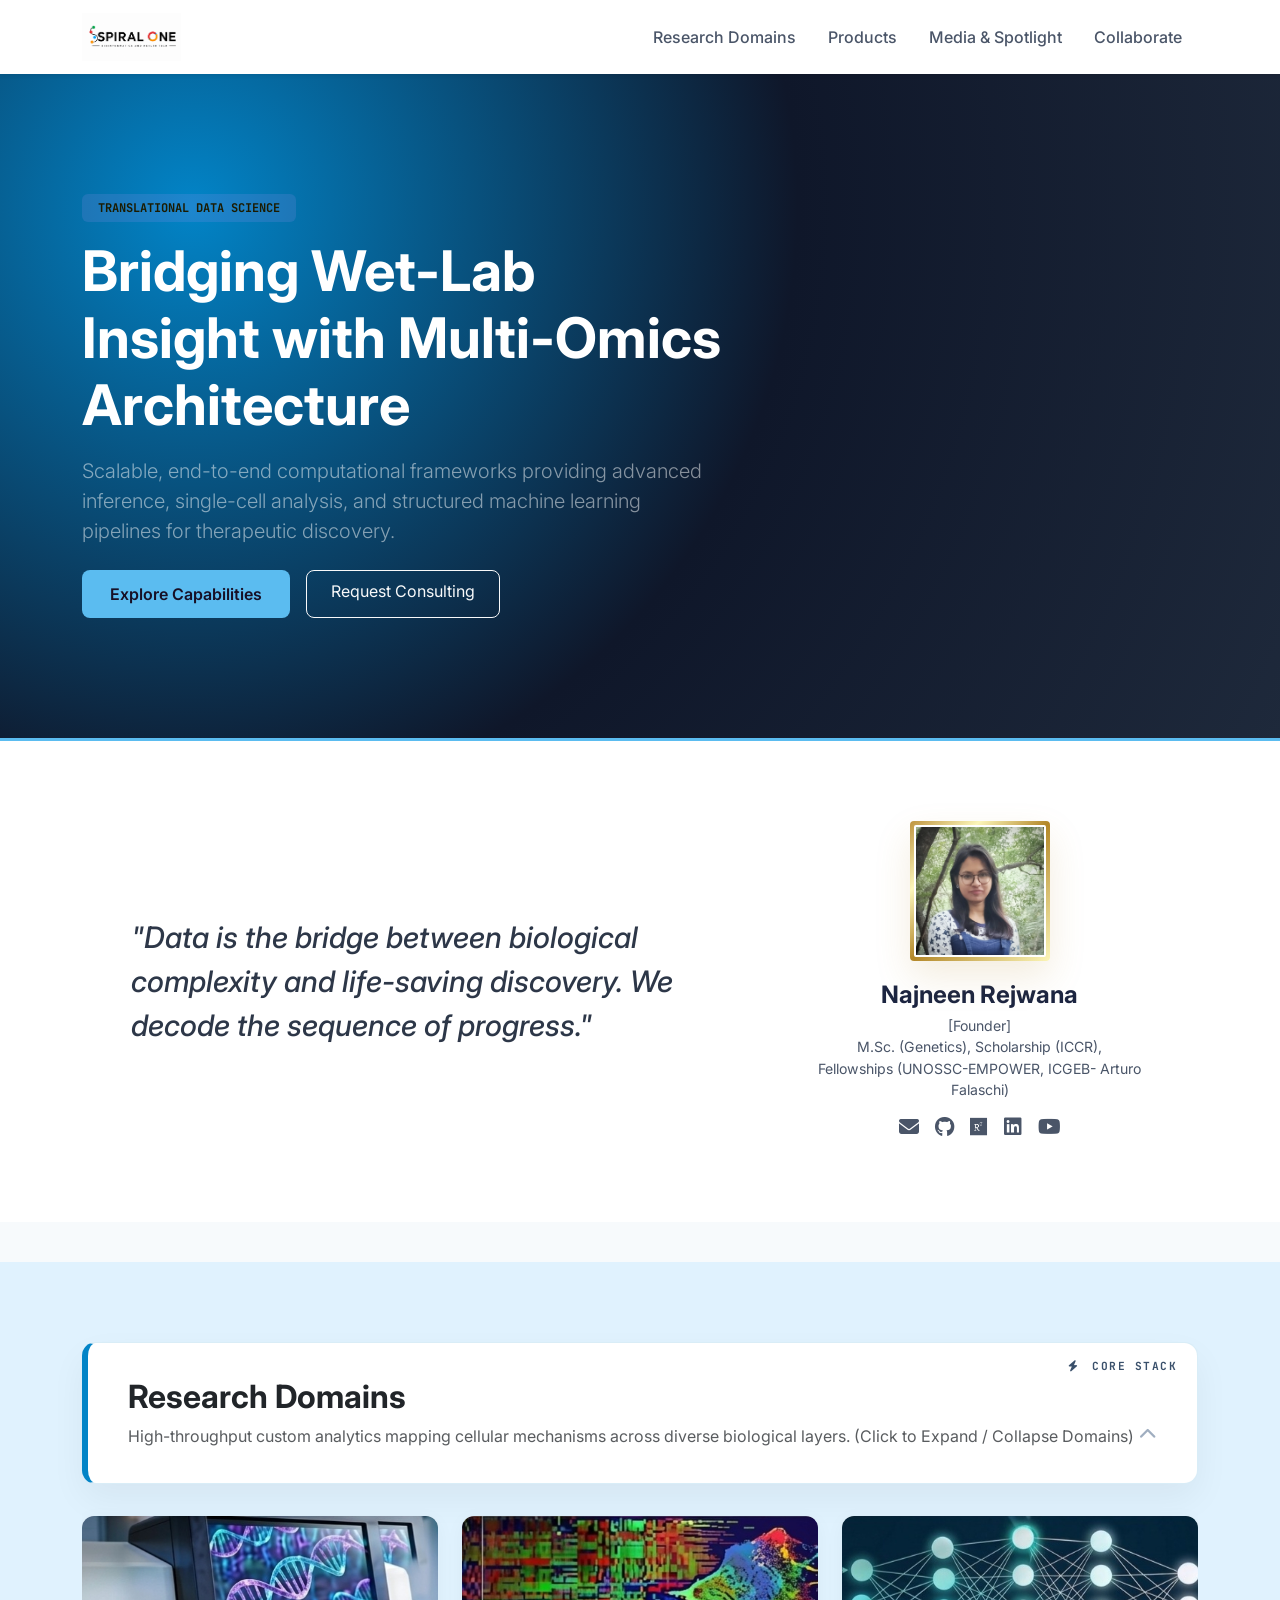
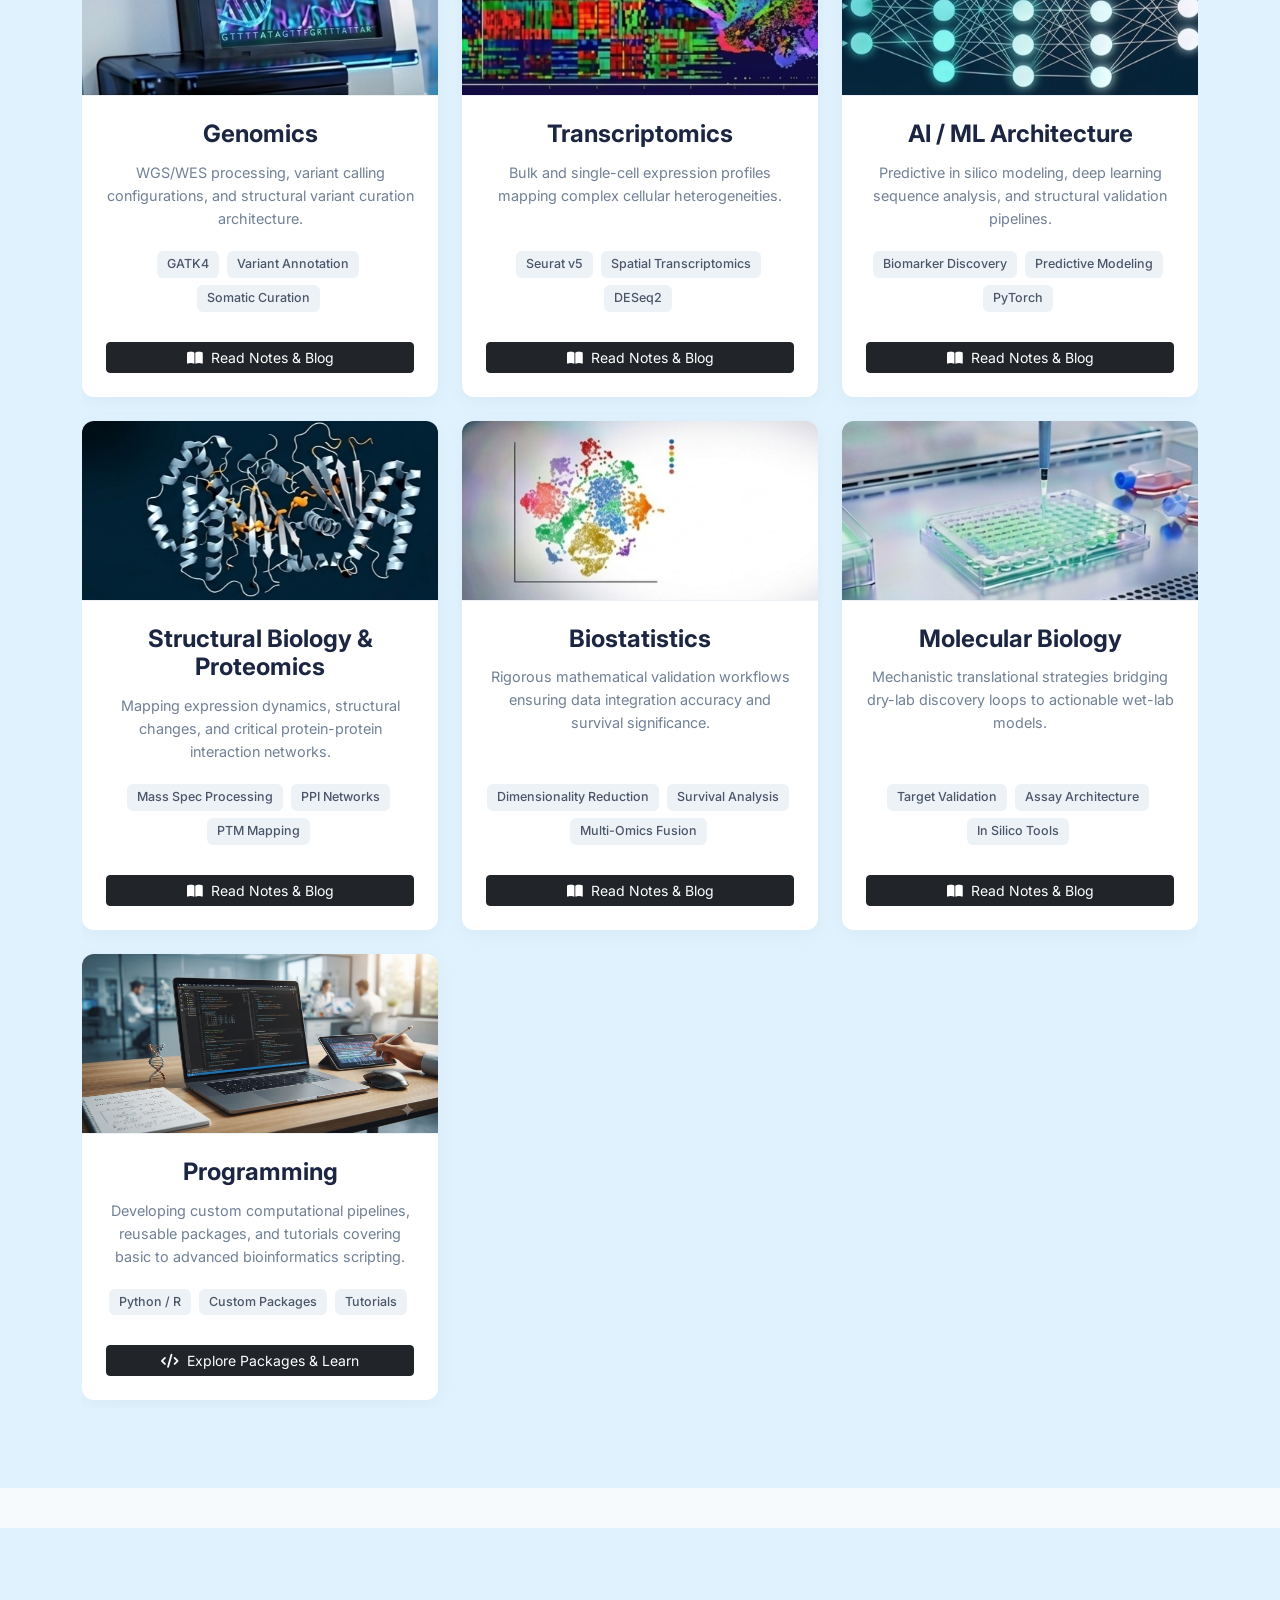
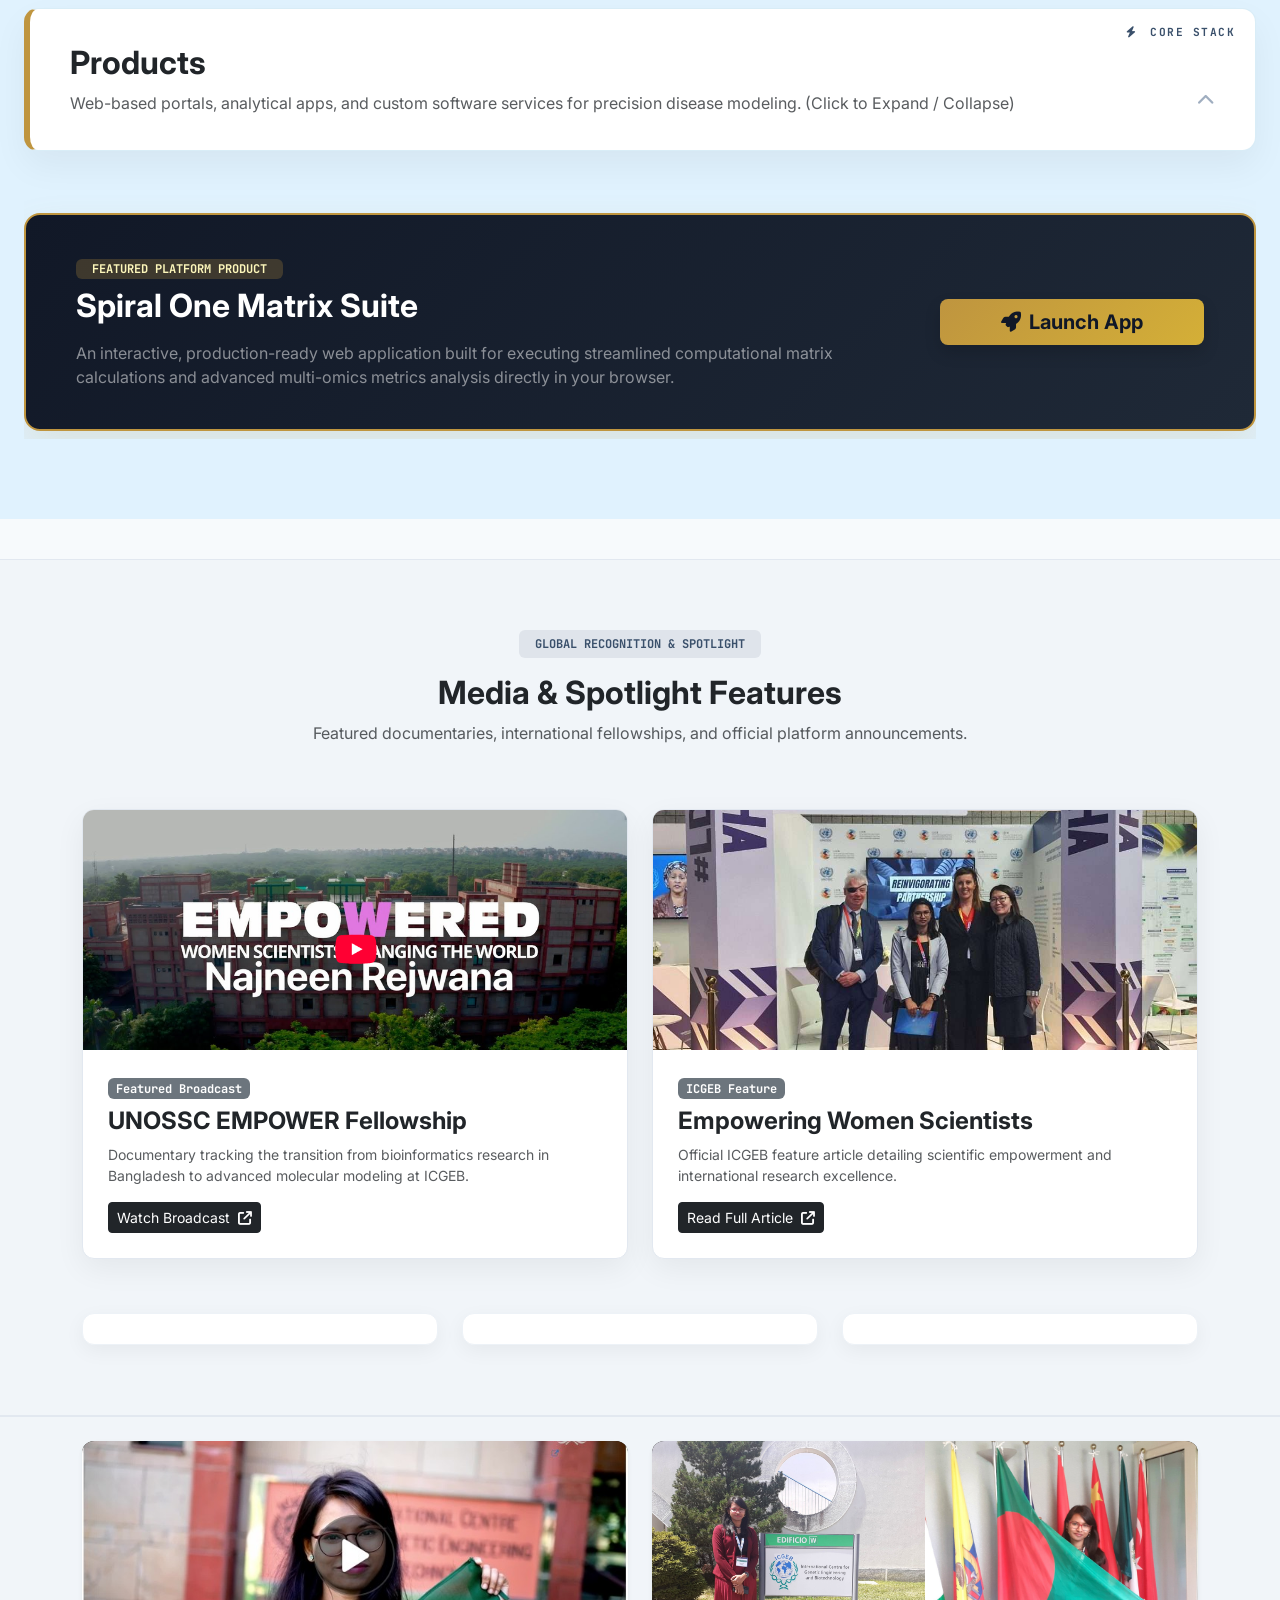
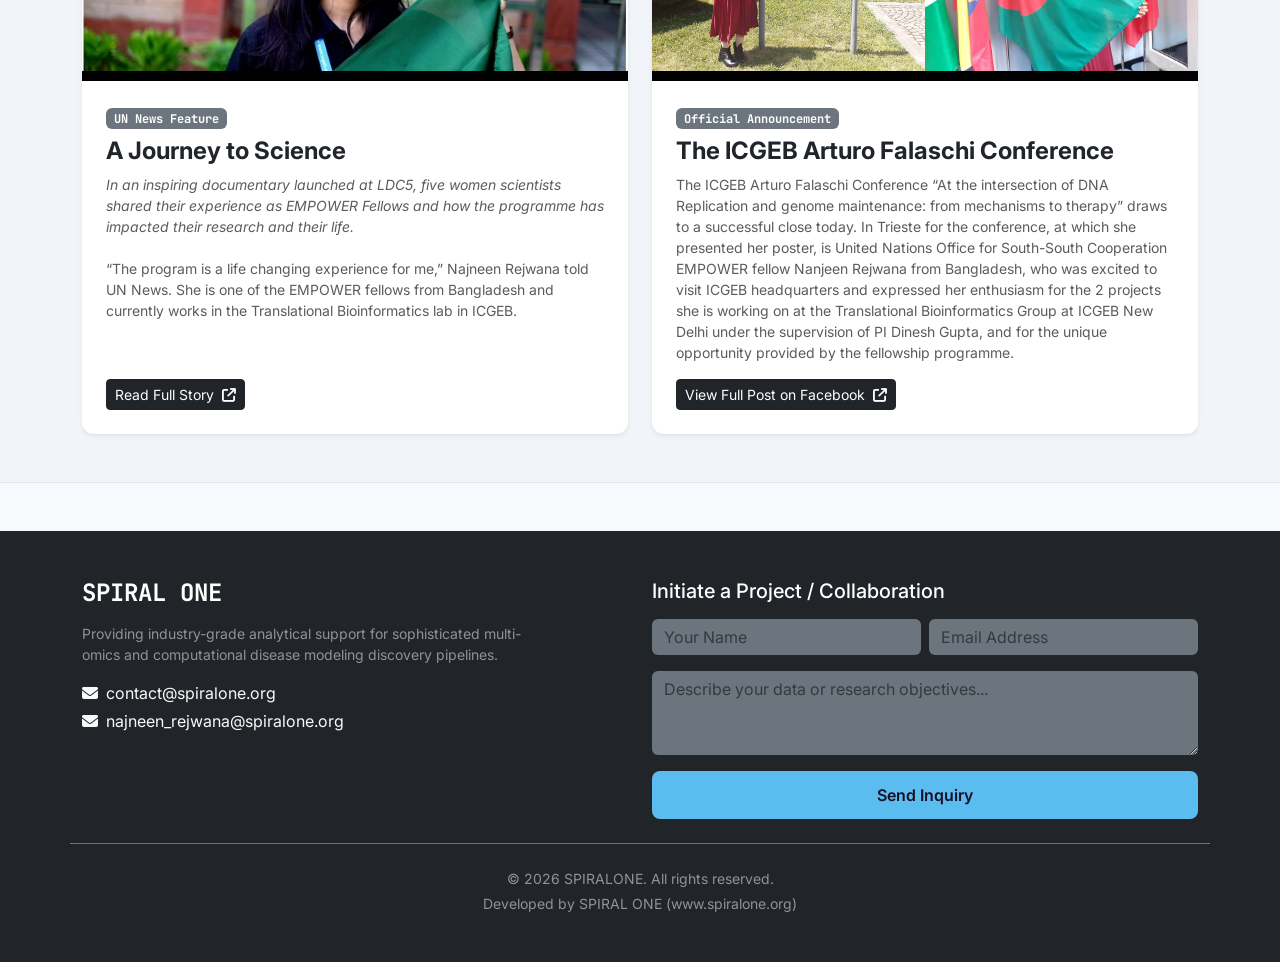
==== commit 70b24eab: "Update image source for media card" ====
--- a/index.html
+++ b/index.html
@@ -680,7 +680,7 @@
          <div class="col-lg-6">
         <div class="standard-media-card">
             <div class="card-media-header">
-                <img src="images/unossc_video_thumb.jpg" alt="UNOSSC EMPOWER Fellowship">
+                <img src="images/empower.png" alt="UNOSSC EMPOWER Fellowship">
             </div>
             <div class="card-media-body">
                 <div>
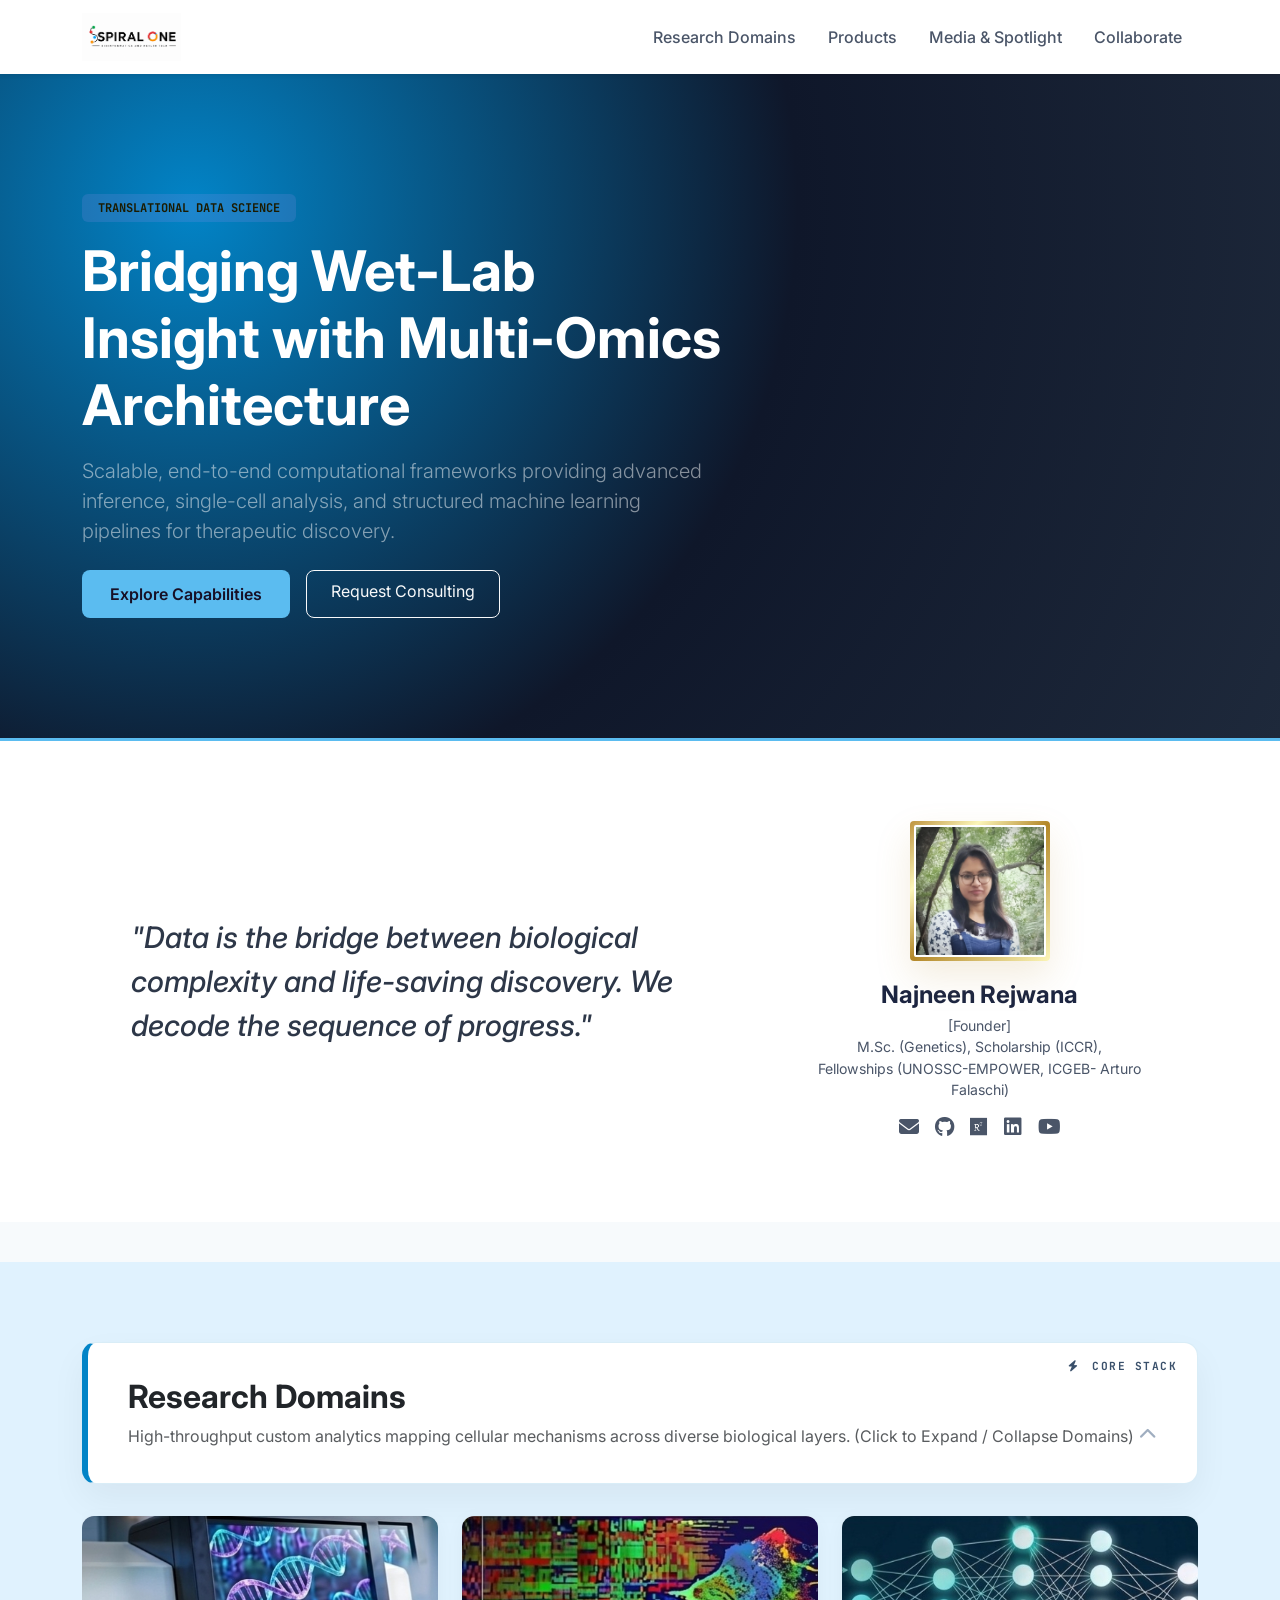
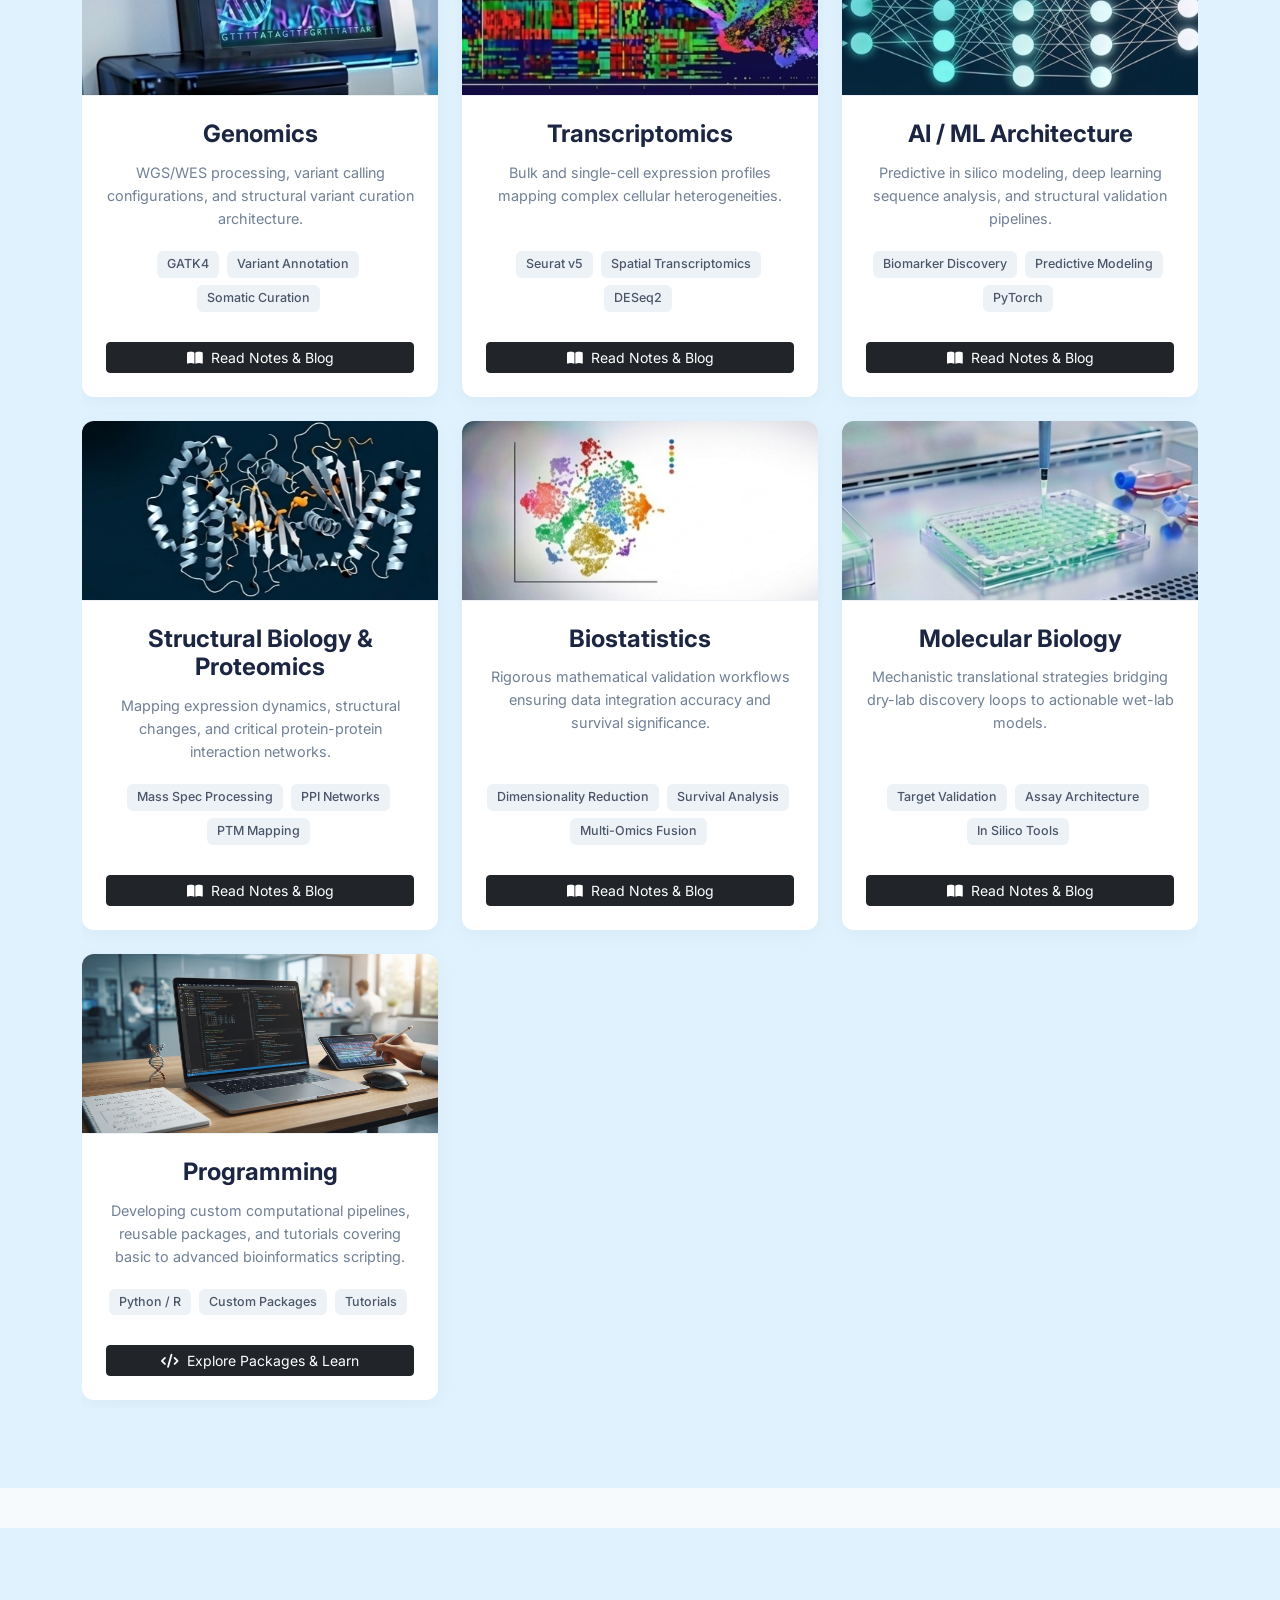
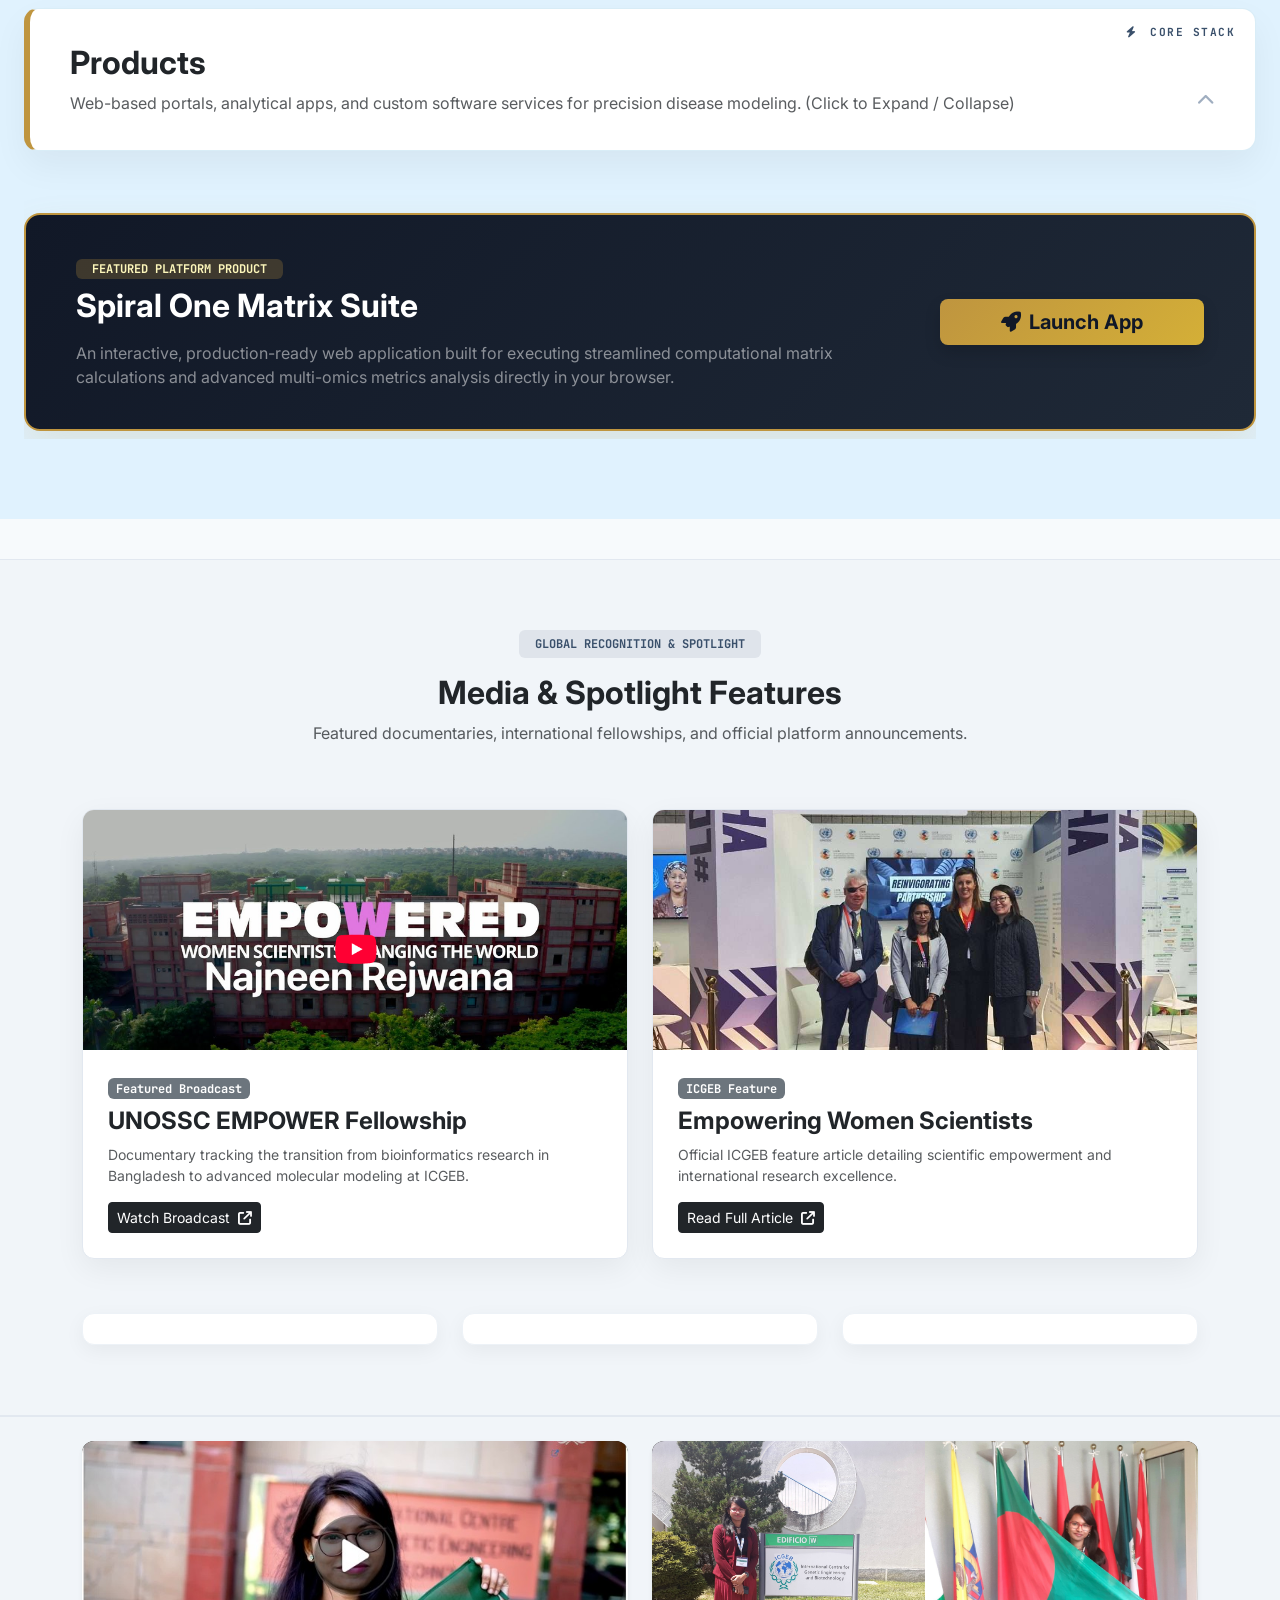
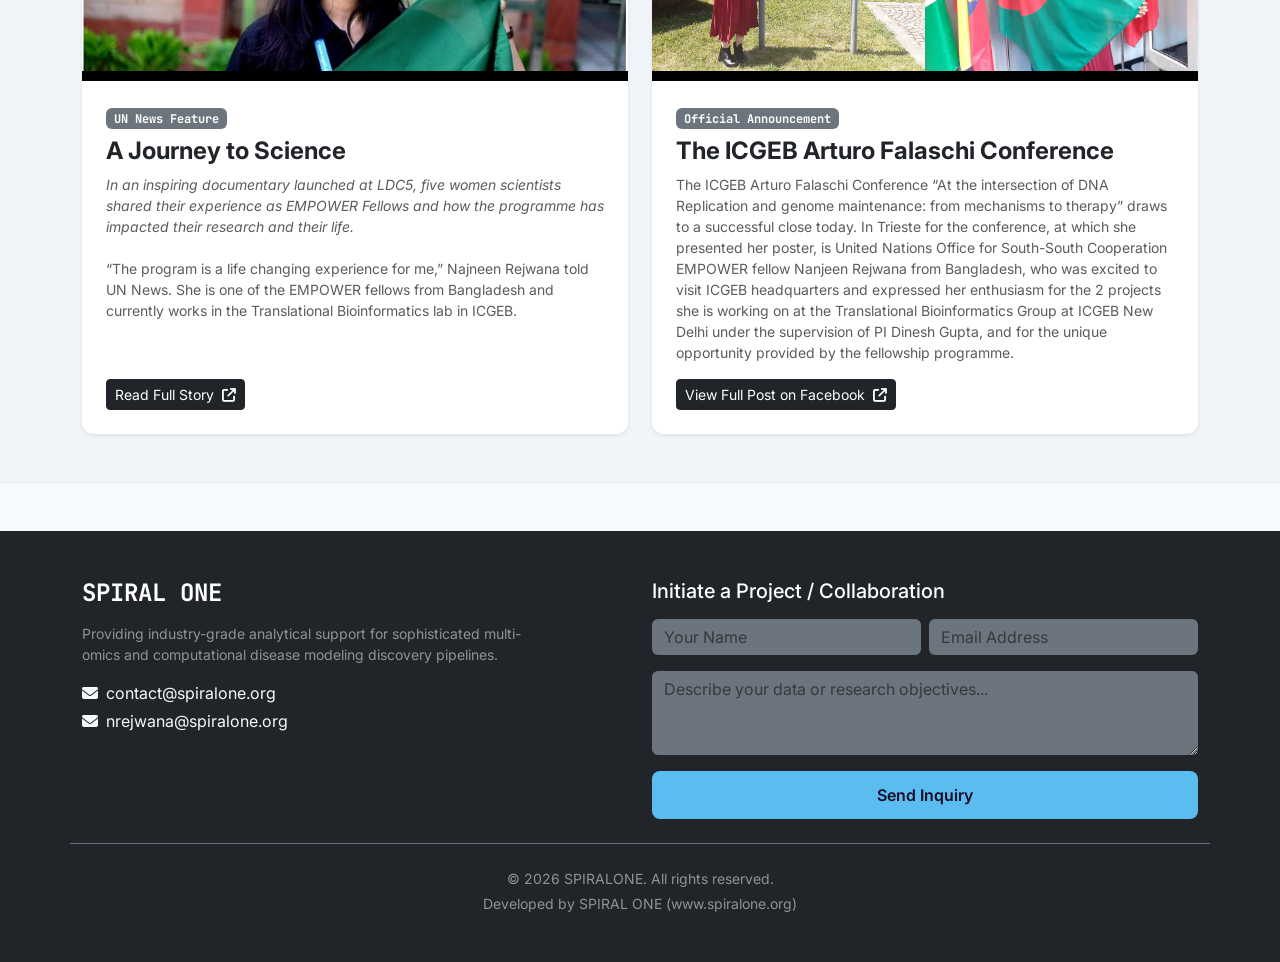
==== commit 096a6582: "Update secondary email address in index.html" ====
--- a/index.html
+++ b/index.html
@@ -836,8 +836,8 @@
 
                     <!-- Secondary Email Address -->
                     <p class="mb-0">
-                        <a href="mailto:najneen_rejwana@spiralone.org" class="text-decoration-none text-light d-inline-flex align-items-center">
-                            <i class="fas fa-envelope text-accent me-2"></i> najneen_rejwana@spiralone.org
+                        <a href="mailto:nrejwana@spiralone.org" class="text-decoration-none text-light d-inline-flex align-items-center">
+                            <i class="fas fa-envelope text-accent me-2"></i> nrejwana@spiralone.org
                         </a>
                     </p>
                 </div>
